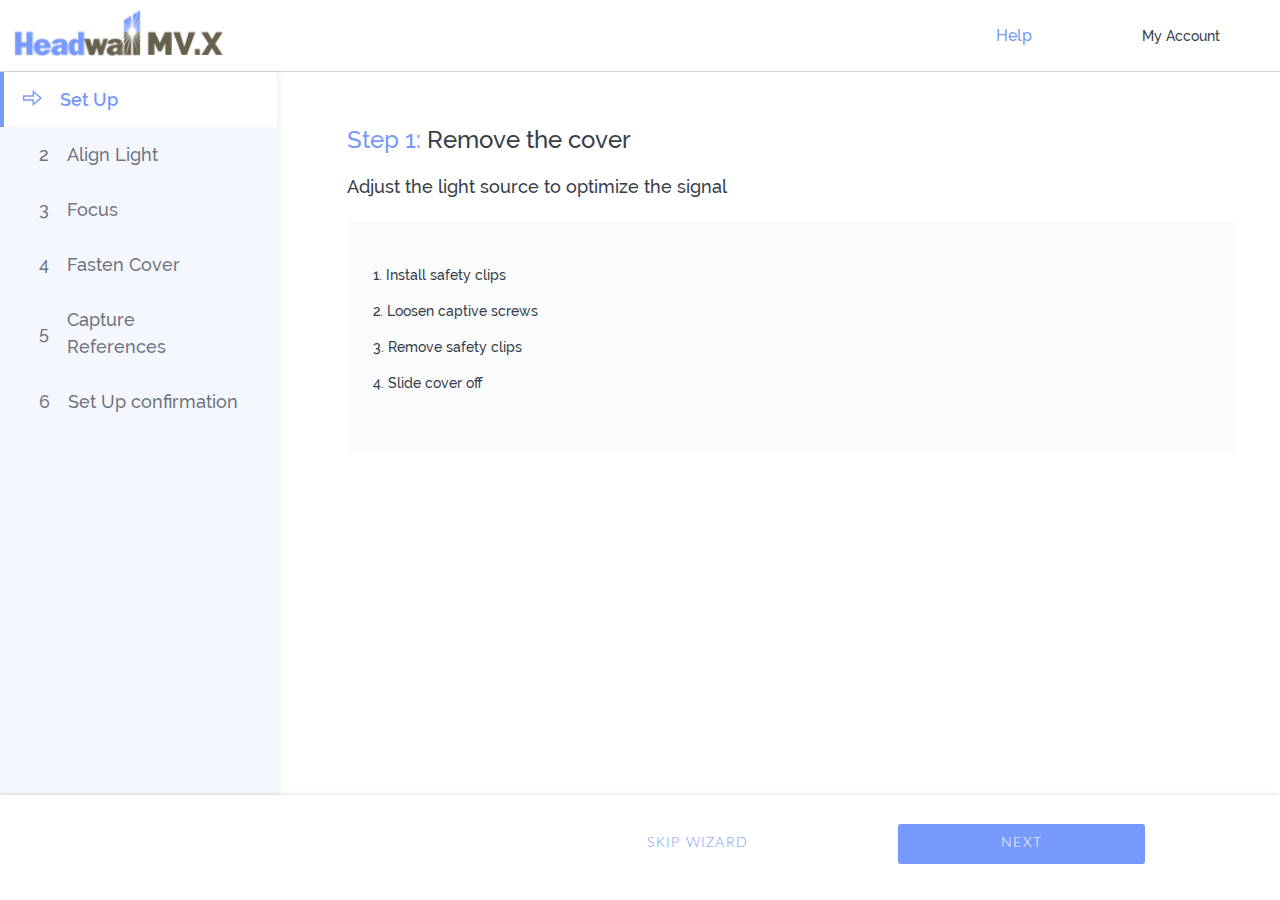
==== index.html @ 0ae3e896 "add main functional" ====
<!DOCTYPE html>
<html lang="en">
  <head>
    <meta charset="UTF-8" />
    <meta name="viewport" content="width=device-width, initial-scale=1.0" />
    <title>Screens Cam</title>
    <!-- Fonts -->
    <link rel="stylesheet" href="./assets/fonts/Verdana/verdana.css" />
    <link rel="stylesheet" href="./assets/fonts/Raleway/raleway.css" />
    <link rel="stylesheet" href="./assets/fonts/Lato/lato.css" />
    <!-- Other stylesheets -->

    <!-- Main stylesheet -->
    <link rel="stylesheet" href="css/main.css" />
  </head>
  <body>
    <div class="main-container">
      <!-- Header block START-->
      <div class="header-wrapper">
        <header>
          <div>
            <a href="#"><img src="./assets/img/icons/png/logo.png" alt="home page" /></a>
          </div>
          <section>
            <label for="dialog_state">Help</label>
            <div>
              <input type="checkbox" id="acc-settings" />
              <label for="acc-settings">My Account</label>
              <div class="acc-settings">
                <p><a href="#">Settings</a></p>
                <p><a href="#">Sign out</a></p>
              </div>
            </div>
          </section>
        </header>
      </div>
      <!-- Header block END-->

      <div class="main-layout">
        <!-- Panel Controls START-->
        <div class="flow">
          <div class="flow-item flow-item-active">
            <div class="flow-item-title">
              <span class="marker">1</span>
              <span class="marker-active"><img src="./assets/img/icons/vector/arrow-right.svg" alt="" /></span>
              <span class="marker-done"><img src="./assets/img/icons/vector/icon-done.svg" alt="" /></span>
              <p>Set Up</p>
            </div>
            <div class="flow-item-content">
              <div class="content-title">
                <p><span>Step 1: </span>Remove the cover</p>
              </div>
              <p class="content-title-sm">Adjust the light source to optimize the signal</p>
              <div class="darken-block">
                <div class="darken-block-text">
                  <p>1. Install safety clips</p>
                  <p>2. Loosen captive screws</p>
                  <p>3. Remove safety clips</p>
                  <p>4. Slide cover off</p>
                </div>
                <div class="darken-block-img">
                  <img src="./assets/img/gif/step_1.gif" alt="" />
                </div>
              </div>
            </div>
          </div>

          <div class="flow-item">
            <div class="flow-item-title">
              <span class="marker">2</span>
              <span class="marker-active"><img src="./assets/img/icons/vector/arrow-right.svg" alt="" /></span>
              <span class="marker-done"><img src="./assets/img/icons/vector/icon-done.svg" alt="" /></span>
              <p>Align Light</p>
            </div>
            <div class="flow-item-content">
              <div class="content-title">
                <p><span>Step 2: </span>Align Light Source</p>
              </div>
              <p class="content-title-sm">Remove cover to focus the lens</p>

              <div class="custom-dropdown">
                <span>Instructions</span><div class="arrow"></div>
                <div class="dropdown-content">
                  <div class="darken-block">
                    <div class="darken-block-text">
                      <p>1. Install the light source</p>
                      <p>2. Place Zone 1 of the supplied target sheet in the field of view of the camera.</p>
                      <p>3. Loosen the clamp and adjust the position of the light source to illuminate the field of view of the MV.X</p>
                      <p>4. Monitor the Live View below to maximize the brightness of the image</p>
                      <p>5. Using the Live Spatial Profile Plot, adjust the illumination for the best uniformity across he plot.</p>
                    </div>
                    <img src="./assets/img/gif/step_2.gif" alt="" />
                  </div>
                </div>
              </div>
            </div>
          </div>

          <div class="flow-item">
            <div class="flow-item-title">
              <span class="marker">3</span>
              <span class="marker-active"><img src="./assets/img/icons/vector/arrow-right.svg" alt="" /></span>
              <span class="marker-done"><img src="./assets/img/icons/vector/icon-done.svg" alt="" /></span>
              <p>Focus</p>
            </div>
            <div class="flow-item-content">
              content Focus
            </div>
          </div>

          <div class="flow-item">
            <div class="flow-item-title">
              <span class="marker">4</span>
              <span class="marker-active"><img src="./assets/img/icons/vector/arrow-right.svg" alt="" /></span>
              <span class="marker-done"><img src="./assets/img/icons/vector/icon-done.svg" alt="" /></span>
              <p>Fasten Cover</p>
            </div>
            <div class="flow-item-content">
              content Fasten Cover
            </div>
          </div>

          <div class="flow-item">
            <div class="flow-item-title">
              <span class="marker">5</span>
              <span class="marker-active"><img src="./assets/img/icons/vector/arrow-right.svg" alt="" /></span>
              <span class="marker-done"><img src="./assets/img/icons/vector/icon-done.svg" alt="" /></span>
              <p>Capture References</p>
            </div>
            <div class="flow-item-content">
              content Capture References
            </div>
          </div>

          <div class="flow-item">
            <div class="flow-item-title">
              <span class="marker">6</span>
              <span class="marker-active"><img src="./assets/img/icons/vector/arrow-right.svg" alt="" /></span>
              <span class="marker-done"><img src="./assets/img/icons/vector/icon-done.svg" alt="" /></span>
              <p>Set Up confirmation</p>
            </div>
            <div class="flow-item-content">
              content Set Up confirmation
            </div>
          </div>
        </div>
        <div id="confirming-panel" class="confirming-panel">
          <span>skip wizard</span>
          <button id="btn-next">next</button>
        </div>
      </div>
    </div>
    <script src="./js/main.js"></script>
  </body>
</html>
---- assets/fonts/Verdana/verdana.css ----
/* This stylesheet generated by Transfonter (https://transfonter.org) on August 20, 2017 8:44 PM */

@font-face {
	font-family: 'Verdana';
	src: url('Verdana-BoldItalic.eot');
	src: local('Verdana Bold Italic'), local('Verdana-BoldItalic'),
		url('Verdana-BoldItalic.eot?#iefix') format('embedded-opentype'),
		url('Verdana-BoldItalic.woff') format('woff'),
		url('Verdana-BoldItalic.ttf') format('truetype');
	font-weight: bold;
	font-style: italic;
}

@font-face {
	font-family: 'Verdana';
	src: url('Verdana.eot');
	src: local('Verdana'),
		url('Verdana.eot?#iefix') format('embedded-opentype'),
		url('Verdana.woff') format('woff'),
		url('Verdana.ttf') format('truetype');
	font-weight: normal;
	font-style: normal;
}

@font-face {
	font-family: 'Verdana';
	src: url('Verdana-Bold.eot');
	src: local('Verdana Bold'), local('Verdana-Bold'),
		url('Verdana-Bold.eot?#iefix') format('embedded-opentype'),
		url('Verdana-Bold.woff') format('woff'),
		url('Verdana-Bold.ttf') format('truetype');
	font-weight: bold;
	font-style: normal;
}

@font-face {
	font-family: 'Verdana';
	src: url('Verdana-Italic.eot');
	src: local('Verdana Italic'), local('Verdana-Italic'),
		url('Verdana-Italic.eot?#iefix') format('embedded-opentype'),
		url('Verdana-Italic.woff') format('woff'),
		url('Verdana-Italic.ttf') format('truetype');
	font-weight: normal;
	font-style: italic;
}
---- assets/fonts/Raleway/raleway.css ----
/* This stylesheet generated by Transfonter (https://transfonter.org) on October 3, 2017 10:11 PM */

@font-face {
	font-family: 'Raleway';
	src: url('Raleway-Black.eot');
	src: local('Raleway Black'), local('Raleway-Black'),
		url('Raleway-Black.eot?#iefix') format('embedded-opentype'),
		url('Raleway-Black.woff') format('woff'),
		url('Raleway-Black.ttf') format('truetype');
	font-weight: 900;
	font-style: normal;
}

@font-face {
	font-family: 'Raleway';
	src: url('Raleway-ExtraLight.eot');
	src: local('Raleway ExtraLight'), local('Raleway-ExtraLight'),
		url('Raleway-ExtraLight.eot?#iefix') format('embedded-opentype'),
		url('Raleway-ExtraLight.woff') format('woff'),
		url('Raleway-ExtraLight.ttf') format('truetype');
	font-weight: 200;
	font-style: normal;
}

@font-face {
	font-family: 'Raleway';
	src: url('Raleway-Medium.eot');
	src: local('Raleway Medium'), local('Raleway-Medium'),
		url('Raleway-Medium.eot?#iefix') format('embedded-opentype'),
		url('Raleway-Medium.woff') format('woff'),
		url('Raleway-Medium.ttf') format('truetype');
	font-weight: 500;
	font-style: normal;
}

@font-face {
	font-family: 'Raleway';
	src: url('Raleway-LightItalic.eot');
	src: local('Raleway Light Italic'), local('Raleway-LightItalic'),
		url('Raleway-LightItalic.eot?#iefix') format('embedded-opentype'),
		url('Raleway-LightItalic.woff') format('woff'),
		url('Raleway-LightItalic.ttf') format('truetype');
	font-weight: 300;
	font-style: italic;
}

@font-face {
	font-family: 'Raleway';
	src: url('Raleway-Regular.eot');
	src: local('Raleway'), local('Raleway-Regular'),
		url('Raleway-Regular.eot?#iefix') format('embedded-opentype'),
		url('Raleway-Regular.woff') format('woff'),
		url('Raleway-Regular.ttf') format('truetype');
	font-weight: normal;
	font-style: normal;
}

@font-face {
	font-family: 'Raleway';
	src: url('Raleway-Light.eot');
	src: local('Raleway Light'), local('Raleway-Light'),
		url('Raleway-Light.eot?#iefix') format('embedded-opentype'),
		url('Raleway-Light.woff') format('woff'),
		url('Raleway-Light.ttf') format('truetype');
	font-weight: 300;
	font-style: normal;
}

@font-face {
	font-family: 'Raleway';
	src: url('Raleway-Thin.eot');
	src: local('Raleway Thin'), local('Raleway-Thin'),
		url('Raleway-Thin.eot?#iefix') format('embedded-opentype'),
		url('Raleway-Thin.woff') format('woff'),
		url('Raleway-Thin.ttf') format('truetype');
	font-weight: 100;
	font-style: normal;
}

@font-face {
	font-family: 'Raleway';
	src: url('Raleway-ExtraBoldItalic.eot');
	src: local('Raleway ExtraBold Italic'), local('Raleway-ExtraBoldItalic'),
		url('Raleway-ExtraBoldItalic.eot?#iefix') format('embedded-opentype'),
		url('Raleway-ExtraBoldItalic.woff') format('woff'),
		url('Raleway-ExtraBoldItalic.ttf') format('truetype');
	font-weight: 800;
	font-style: italic;
}

@font-face {
	font-family: 'Raleway';
	src: url('Raleway-ExtraLightItalic.eot');
	src: local('Raleway ExtraLight Italic'), local('Raleway-ExtraLightItalic'),
		url('Raleway-ExtraLightItalic.eot?#iefix') format('embedded-opentype'),
		url('Raleway-ExtraLightItalic.woff') format('woff'),
		url('Raleway-ExtraLightItalic.ttf') format('truetype');
	font-weight: 200;
	font-style: italic;
}

@font-face {
	font-family: 'Raleway';
	src: url('Raleway-MediumItalic.eot');
	src: local('Raleway Medium Italic'), local('Raleway-MediumItalic'),
		url('Raleway-MediumItalic.eot?#iefix') format('embedded-opentype'),
		url('Raleway-MediumItalic.woff') format('woff'),
		url('Raleway-MediumItalic.ttf') format('truetype');
	font-weight: 500;
	font-style: italic;
}

@font-face {
	font-family: 'Raleway';
	src: url('Raleway-BoldItalic.eot');
	src: local('Raleway Bold Italic'), local('Raleway-BoldItalic'),
		url('Raleway-BoldItalic.eot?#iefix') format('embedded-opentype'),
		url('Raleway-BoldItalic.woff') format('woff'),
		url('Raleway-BoldItalic.ttf') format('truetype');
	font-weight: bold;
	font-style: italic;
}

@font-face {
	font-family: 'Raleway';
	src: url('Raleway-ThinItalic.eot');
	src: local('Raleway Thin Italic'), local('Raleway-ThinItalic'),
		url('Raleway-ThinItalic.eot?#iefix') format('embedded-opentype'),
		url('Raleway-ThinItalic.woff') format('woff'),
		url('Raleway-ThinItalic.ttf') format('truetype');
	font-weight: 100;
	font-style: italic;
}

@font-face {
	font-family: 'Raleway';
	src: url('Raleway-SemiBoldItalic.eot');
	src: local('Raleway SemiBold Italic'), local('Raleway-SemiBoldItalic'),
		url('Raleway-SemiBoldItalic.eot?#iefix') format('embedded-opentype'),
		url('Raleway-SemiBoldItalic.woff') format('woff'),
		url('Raleway-SemiBoldItalic.ttf') format('truetype');
	font-weight: 600;
	font-style: italic;
}

@font-face {
	font-family: 'Raleway';
	src: url('Raleway-SemiBold.eot');
	src: local('Raleway SemiBold'), local('Raleway-SemiBold'),
		url('Raleway-SemiBold.eot?#iefix') format('embedded-opentype'),
		url('Raleway-SemiBold.woff') format('woff'),
		url('Raleway-SemiBold.ttf') format('truetype');
	font-weight: 600;
	font-style: normal;
}

@font-face {
	font-family: 'Raleway';
	src: url('Raleway-Italic.eot');
	src: local('Raleway Italic'), local('Raleway-Italic'),
		url('Raleway-Italic.eot?#iefix') format('embedded-opentype'),
		url('Raleway-Italic.woff') format('woff'),
		url('Raleway-Italic.ttf') format('truetype');
	font-weight: normal;
	font-style: italic;
}

@font-face {
	font-family: 'Raleway';
	src: url('Raleway-Bold.eot');
	src: local('Raleway Bold'), local('Raleway-Bold'),
		url('Raleway-Bold.eot?#iefix') format('embedded-opentype'),
		url('Raleway-Bold.woff') format('woff'),
		url('Raleway-Bold.ttf') format('truetype');
	font-weight: bold;
	font-style: normal;
}

@font-face {
	font-family: 'Raleway';
	src: url('Raleway-ExtraBold.eot');
	src: local('Raleway ExtraBold'), local('Raleway-ExtraBold'),
		url('Raleway-ExtraBold.eot?#iefix') format('embedded-opentype'),
		url('Raleway-ExtraBold.woff') format('woff'),
		url('Raleway-ExtraBold.ttf') format('truetype');
	font-weight: 800;
	font-style: normal;
}

@font-face {
	font-family: 'Raleway';
	src: url('Raleway-BlackItalic.eot');
	src: local('Raleway Black Italic'), local('Raleway-BlackItalic'),
		url('Raleway-BlackItalic.eot?#iefix') format('embedded-opentype'),
		url('Raleway-BlackItalic.woff') format('woff'),
		url('Raleway-BlackItalic.ttf') format('truetype');
	font-weight: 900;
	font-style: italic;
}
---- assets/fonts/Lato/lato.css ----
/* This stylesheet generated by Transfonter (https://transfonter.org) on February 13, 2018 8:55 AM */

@font-face {
    font-family: 'Lato Hairline';
    src: url('Lato-Hairline.eot');
    src: local('Lato Hairline'), local('Lato-Hairline'),
        url('Lato-Hairline.eot?#iefix') format('embedded-opentype'),
        url('Lato-Hairline.woff') format('woff'),
        url('Lato-Hairline.ttf') format('truetype');
    font-weight: 100;
    font-style: normal;
}

@font-face {
    font-family: 'Lato';
    src: url('Lato-Heavy.eot');
    src: local('Lato Heavy'), local('Lato-Heavy'),
        url('Lato-Heavy.eot?#iefix') format('embedded-opentype'),
        url('Lato-Heavy.woff') format('woff'),
        url('Lato-Heavy.ttf') format('truetype');
    font-weight: 900;
    font-style: normal;
}

@font-face {
    font-family: 'Lato';
    src: url('Lato-HeavyItalic.eot');
    src: local('Lato Heavy Italic'), local('Lato-HeavyItalic'),
        url('Lato-HeavyItalic.eot?#iefix') format('embedded-opentype'),
        url('Lato-HeavyItalic.woff') format('woff'),
        url('Lato-HeavyItalic.ttf') format('truetype');
    font-weight: 900;
    font-style: italic;
}

@font-face {
    font-family: 'Lato';
    src: url('Lato-Regular.eot');
    src: local('Lato Regular'), local('Lato-Regular'),
        url('Lato-Regular.eot?#iefix') format('embedded-opentype'),
        url('Lato-Regular.woff') format('woff'),
        url('Lato-Regular.ttf') format('truetype');
    font-weight: normal;
    font-style: normal;
}

@font-face {
    font-family: 'Lato';
    src: url('Lato-Black.eot');
    src: local('Lato Black'), local('Lato-Black'),
        url('Lato-Black.eot?#iefix') format('embedded-opentype'),
        url('Lato-Black.woff') format('woff'),
        url('Lato-Black.ttf') format('truetype');
    font-weight: 900;
    font-style: normal;
}

@font-face {
    font-family: 'Lato';
    src: url('Lato-SemiboldItalic.eot');
    src: local('Lato Semibold Italic'), local('Lato-SemiboldItalic'),
        url('Lato-SemiboldItalic.eot?#iefix') format('embedded-opentype'),
        url('Lato-SemiboldItalic.woff') format('woff'),
        url('Lato-SemiboldItalic.ttf') format('truetype');
    font-weight: 600;
    font-style: italic;
}

@font-face {
    font-family: 'Lato';
    src: url('Lato-BlackItalic.eot');
    src: local('Lato Black Italic'), local('Lato-BlackItalic'),
        url('Lato-BlackItalic.eot?#iefix') format('embedded-opentype'),
        url('Lato-BlackItalic.woff') format('woff'),
        url('Lato-BlackItalic.ttf') format('truetype');
    font-weight: 900;
    font-style: italic;
}

@font-face {
    font-family: 'Lato Hairline';
    src: url('Lato-HairlineItalic.eot');
    src: local('Lato Hairline Italic'), local('Lato-HairlineItalic'),
        url('Lato-HairlineItalic.eot?#iefix') format('embedded-opentype'),
        url('Lato-HairlineItalic.woff') format('woff'),
        url('Lato-HairlineItalic.ttf') format('truetype');
    font-weight: 100;
    font-style: italic;
}

@font-face {
    font-family: 'Lato';
    src: url('Lato-MediumItalic.eot');
    src: local('Lato Medium Italic'), local('Lato-MediumItalic'),
        url('Lato-MediumItalic.eot?#iefix') format('embedded-opentype'),
        url('Lato-MediumItalic.woff') format('woff'),
        url('Lato-MediumItalic.ttf') format('truetype');
    font-weight: 500;
    font-style: italic;
}

@font-face {
    font-family: 'Lato';
    src: url('Lato-ThinItalic.eot');
    src: local('Lato Thin Italic'), local('Lato-ThinItalic'),
        url('Lato-ThinItalic.eot?#iefix') format('embedded-opentype'),
        url('Lato-ThinItalic.woff') format('woff'),
        url('Lato-ThinItalic.ttf') format('truetype');
    font-weight: 100;
    font-style: italic;
}

@font-face {
    font-family: 'Lato';
    src: url('Lato-Thin.eot');
    src: local('Lato Thin'), local('Lato-Thin'),
        url('Lato-Thin.eot?#iefix') format('embedded-opentype'),
        url('Lato-Thin.woff') format('woff'),
        url('Lato-Thin.ttf') format('truetype');
    font-weight: 100;
    font-style: normal;
}

@font-face {
    font-family: 'Lato';
    src: url('Lato-Medium.eot');
    src: local('Lato Medium'), local('Lato-Medium'),
        url('Lato-Medium.eot?#iefix') format('embedded-opentype'),
        url('Lato-Medium.woff') format('woff'),
        url('Lato-Medium.ttf') format('truetype');
    font-weight: 500;
    font-style: normal;
}

@font-face {
    font-family: 'Lato';
    src: url('Lato-Italic.eot');
    src: local('Lato Italic'), local('Lato-Italic'),
        url('Lato-Italic.eot?#iefix') format('embedded-opentype'),
        url('Lato-Italic.woff') format('woff'),
        url('Lato-Italic.ttf') format('truetype');
    font-weight: normal;
    font-style: italic;
}

@font-face {
    font-family: 'Lato';
    src: url('Lato-Semibold.eot');
    src: local('Lato Semibold'), local('Lato-Semibold'),
        url('Lato-Semibold.eot?#iefix') format('embedded-opentype'),
        url('Lato-Semibold.woff') format('woff'),
        url('Lato-Semibold.ttf') format('truetype');
    font-weight: 600;
    font-style: normal;
}

@font-face {
    font-family: 'Lato';
    src: url('Lato-Bold.eot');
    src: local('Lato Bold'), local('Lato-Bold'),
        url('Lato-Bold.eot?#iefix') format('embedded-opentype'),
        url('Lato-Bold.woff') format('woff'),
        url('Lato-Bold.ttf') format('truetype');
    font-weight: bold;
    font-style: normal;
}

@font-face {
    font-family: 'Lato';
    src: url('Lato-BoldItalic.eot');
    src: local('Lato Bold Italic'), local('Lato-BoldItalic'),
        url('Lato-BoldItalic.eot?#iefix') format('embedded-opentype'),
        url('Lato-BoldItalic.woff') format('woff'),
        url('Lato-BoldItalic.ttf') format('truetype');
    font-weight: bold;
    font-style: italic;
}

@font-face {
    font-family: 'Lato';
    src: url('Lato-LightItalic.eot');
    src: local('Lato Light Italic'), local('Lato-LightItalic'),
        url('Lato-LightItalic.eot?#iefix') format('embedded-opentype'),
        url('Lato-LightItalic.woff') format('woff'),
        url('Lato-LightItalic.ttf') format('truetype');
    font-weight: 300;
    font-style: italic;
}

@font-face {
    font-family: 'Lato';
    src: url('Lato-Light.eot');
    src: local('Lato Light'), local('Lato-Light'),
        url('Lato-Light.eot?#iefix') format('embedded-opentype'),
        url('Lato-Light.woff') format('woff'),
        url('Lato-Light.ttf') format('truetype');
    font-weight: 300;
    font-style: normal;
}
---- css/main.css ----
* {
  -webkit-box-sizing: border-box;
          box-sizing: border-box; }

html {
  font-family: sans-serif; }

body {
  font-size: 16px;
  color: #374049;
  line-height: 1.5;
  background-color: #fff;
  font-family: "Raleway"; }

a:hover, a {
  color: inherit;
  text-decoration: inherit; }

a, button {
  cursor: pointer; }

button::-moz-focus-inner,
button::active,
input::-moz-focus-inner,
input::active,
[type="button"]::-moz-focus-inner,
[type="reset"]::-moz-focus-inner,
[type="submit"]::-moz-focus-inner {
  border-style: none;
  padding: 0;
  outline: none;
  box-shadow: none; }

button, input,
input:focus, input:active {
  outline: none;
  background: #ffffff;
  border: none;
  border-radius: 3px; }

button:-moz-focusring,
[type="button"]:-moz-focusring,
[type="reset"]:-moz-focusring,
[type="submit"]:-moz-focusring {
  outline: none; }

p, body {
  padding: 0;
  margin: 0; }

header section, .flow-item-content .darken-block, .flow-item-title, .confirming-panel {
  display: -webkit-box;
  display: -ms-flexbox;
  display: flex;
  -webkit-box-align: center;
      -ms-flex-align: center;
          align-items: center;
  -webkit-box-pack: center;
      -ms-flex-pack: center;
          justify-content: center; }

header section, .flow-item-content .darken-block {
  -webkit-box-pack: justify;
      -ms-flex-pack: justify;
          justify-content: space-between; }

.flow-item-title {
  -ms-flex-pack: distribute;
      justify-content: space-around; }

.lines-around {
  overflow: hidden;
  text-align: center; }

.accent-color {
  color: #7899fc; }

.lines-around:before,
.lines-around:after {
  background-color: #d5e1eb;
  content: "";
  display: inline-block;
  height: 2px;
  position: relative;
  vertical-align: middle;
  width: 50%; }

.lines-around:before {
  right: 2em;
  margin-left: -50%; }

.lines-around:after {
  left: 2em;
  margin-right: -50%; }

.main-container {
  position: relative; }

.header-wrapper {
  position: relative;
  background-color: #ffffff;
  border-bottom: 1px solid #D4D4D4;
  padding: 9px 60px 8px 14px; }

#acc-settings {
  display: none; }

header {
  margin: 0 auto;
  position: relative;
  display: -webkit-box;
  display: -ms-flexbox;
  display: flex;
  -webkit-box-align: center;
      -ms-flex-align: center;
          align-items: center;
  -webkit-box-pack: justify;
      -ms-flex-pack: justify;
          justify-content: space-between;
  font-size: 14px;
  font-weight: 500; }
  header img {
    height: 48px;
    width: auto; }
  header section > label {
    color: #7899fc;
    margin-right: 110px;
    cursor: pointer;
    font-size: 16px; }
  header section > div label {
    cursor: pointer; }
  header section > div .acc-settings {
    font-size: 16px;
    font-family: Lato;
    display: none;
    position: absolute;
    border-radius: 3px;
    -webkit-box-shadow: 1px 2px 3px 0 rgba(0, 0, 0, 0.15);
            box-shadow: 1px 2px 3px 0 rgba(0, 0, 0, 0.15);
    border: solid 1px #f9f9f9;
    background-color: #ffffff;
    right: -30px;
    top: 40px; }
    header section > div .acc-settings p {
      white-space: nowrap;
      padding: 15px 48px 12px 17px; }

#acc-settings:checked ~ .acc-settings {
  display: block; }

.sub-title-lower {
  padding-bottom: 5px;
  margin-bottom: 15px;
  border-bottom: 1px solid #D4D4D4; }

.btn-large {
  background-color: #7899fc;
  color: #ffffff;
  border: solid 1px #7899fc;
  font-size: 14px;
  width: 100%;
  height: 72px; }

.main-layout {
  margin: 0 auto;
  position: relative;
  height: 100%;
  width: 100%; }

.flow {
  width: 277px;
  background-color: #f5f7ff;
  height: 92vh;
  font-size: 18px;
  color: #374049;
  -webkit-box-shadow: 4px 0 6px 0 rgba(0, 0, 0, 0.05);
          box-shadow: 4px 0 6px 0 rgba(0, 0, 0, 0.05); }
  .flow-item {
    padding: 14px 39px;
    display: -webkit-box;
    display: -ms-flexbox;
    display: flex;
    -webkit-box-align: center;
        -ms-flex-align: center;
            align-items: center; }
    .flow-item-content {
      display: none; }
    .flow-item-title {
      -webkit-box-pack: start;
          -ms-flex-pack: start;
              justify-content: flex-start;
      opacity: 0.7;
      font-weight: 500; }
      .flow-item-title .marker-active, .flow-item-title .marker-done {
        display: none; }
      .flow-item-title span {
        margin-right: 18px; }
    .flow-item-active .flow-item-title {
      color: #7899fc;
      font-weight: 600;
      opacity: 1; }
    .flow-item-done .flow-item-title {
      opacity: 1; }
    .flow-item-done .marker {
      display: none; }
      .flow-item-done .marker-done {
        display: block; }
    .flow-item-active {
      background: #fff;
      border-left: 4px solid #7899fc;
      padding-left: 19px; }
      .flow-item-active .flow-item-content {
        display: block; }
      .flow-item-active .marker {
        display: none; }
        .flow-item-active .marker-active {
          display: block; }

.flow-item-content {
  position: absolute;
  left: 280px;
  top: 0;
  font-family: "Raleway";
  padding: 50px 67px;
  width: 80%;
  height: 85%;
  overflow: scroll; }
  .flow-item-content .content-title {
    font-size: 24px;
    font-weight: 500;
    margin: 15px 0;
    margin-top: 0; }
    .flow-item-content .content-title span {
      color: #7899fc; }
    .flow-item-content .content-title-sm {
      font-weight: 500;
      font-size: 18px; }
  .flow-item-content .darken-block {
    background-color: #fafbfd;
    padding: 44px 26px;
    font-size: 14px;
    font-weight: 500;
    margin-top: 21px;
    -webkit-box-align: start;
        -ms-flex-align: start;
            align-items: flex-start; }
    .flow-item-content .darken-block p {
      margin-bottom: 15px; }

.confirming-panel {
  position: absolute;
  -webkit-box-pack: end;
      -ms-flex-pack: end;
          justify-content: flex-end;
  bottom: 0;
  width: 100%;
  height: 110px;
  height: 105px;
  -webkit-box-shadow: 0 0 4px 0 rgba(0, 0, 0, 0.2);
          box-shadow: 0 0 4px 0 rgba(0, 0, 0, 0.2);
  background-color: #fff;
  padding: 29px 135px;
  padding-bottom: 36px; }
  .confirming-panel button {
    padding: 12px 103px;
    background-color: #7899fc;
    color: #ffffff;
    border-radius: 3px; }
  .confirming-panel span {
    margin-right: 150px;
    color: #7899fc;
    cursor: pointer; }

.confirming-panel, button {
  text-transform: uppercase;
  font-family: "Lato";
  line-height: 1.14;
  letter-spacing: 1.25px;
  font-size: 14px;
  font-weight: 300; }

.dropdown-content {
  display: none; }

.custom-dropdown {
  margin-top: 21px;
  border-bottom: solid 1px #d5e1eb; }
  .custom-dropdown span {
    color: #949494;
    font-size: 16px;
    margin-right: 10px;
    cursor: pointer; }
  .custom-dropdown .darken-block {
    border-top: solid 1px #d5e1eb;
    margin-top: 0; }

.custom-dropdow-open {
  display: block; }

.arrow {
  position: relative;
  height: 8px;
  width: 7px;
  display: inline-block; }
  .arrow::before, .arrow::after {
    content: "";
    position: absolute;
    bottom: 0px;
    width: 1px;
    height: 100%;
    -webkit-transition: all 0.5s;
    transition: all 0.5s; }
  .arrow::before {
    left: -1px;
    -webkit-transform: rotate(-45deg);
            transform: rotate(-45deg);
    background-color: #949494; }
  .arrow::after {
    left: 4px;
    -webkit-transform: rotate(45deg);
            transform: rotate(45deg);
    background-color: #949494; }
  .open::before .arrow {
    left: -1px;
    -webkit-transform: rotate(45deg);
            transform: rotate(45deg);
    display: none; }

/*# sourceMappingURL=main.css.map */
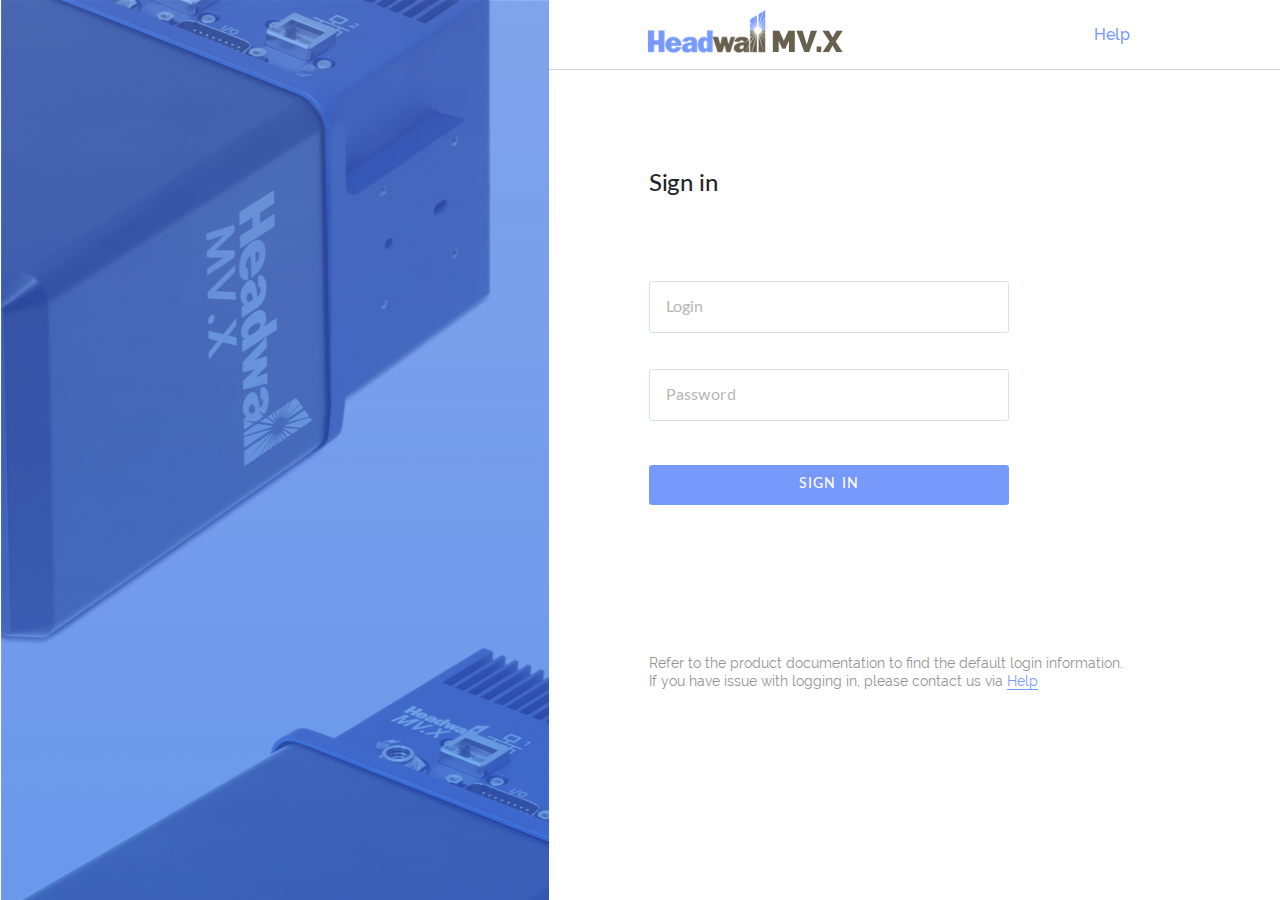
==== commit 50cad3e5: "add login page" ====
--- a/index.html
+++ b/index.html
@@ -14,141 +14,35 @@
     <link rel="stylesheet" href="css/main.css" />
   </head>
   <body>
-    <div class="main-container">
+    <div class="main-container log-in-page-container">
       <!-- Header block START-->
-      <div class="header-wrapper">
-        <header>
-          <div>
-            <a href="#"><img src="./assets/img/icons/png/logo.png" alt="home page" /></a>
+      <section></section>
+      <section>
+        <div class="header-wrapper log-in-header">
+          <header>
+            <div>
+              <a href="#"><img src="./assets/img/icons/png/logo.png" alt="home page" /></a>
+            </div>
+            <label for="dialog_state">Help</label>
+          </header>
+        </div>
+        <section class="log-in-content">
+          <p class="sing-in-title">Sign in</p>
+          <div class="auth-form">
+            <div class="input-composition"><input placeholder="Login" type="text" /><span>Login</span></div>
+            <div class="input-composition">
+              <input placeholder="Password" type="password" /><span>Password</span><img src="./assets/img/icons/vector/hide-pass.svg" alt="" />
+            </div>
+            <button><a href="./_index.html">sign in</a></button>
           </div>
-          <section>
-            <label for="dialog_state">Help</label>
-            <div>
-              <input type="checkbox" id="acc-settings" />
-              <label for="acc-settings">My Account</label>
-              <div class="acc-settings">
-                <p><a href="#">Settings</a></p>
-                <p><a href="#">Sign out</a></p>
-              </div>
-            </div>
-          </section>
-        </header>
-      </div>
+          <p>
+            Refer to the product documentation to find the default login information. <br>If you have issue with logging in, please contact us via
+            <label for="">Help</label>
+          </p>
+        </section>
+      </section>
+
       <!-- Header block END-->
-
-      <div class="main-layout">
-        <!-- Panel Controls START-->
-        <div class="flow">
-          <div class="flow-item flow-item-active">
-            <div class="flow-item-title">
-              <span class="marker">1</span>
-              <span class="marker-active"><img src="./assets/img/icons/vector/arrow-right.svg" alt="" /></span>
-              <span class="marker-done"><img src="./assets/img/icons/vector/icon-done.svg" alt="" /></span>
-              <p>Set Up</p>
-            </div>
-            <div class="flow-item-content">
-              <div class="content-title">
-                <p><span>Step 1: </span>Remove the cover</p>
-              </div>
-              <p class="content-title-sm">Adjust the light source to optimize the signal</p>
-              <div class="darken-block">
-                <div class="darken-block-text">
-                  <p>1. Install safety clips</p>
-                  <p>2. Loosen captive screws</p>
-                  <p>3. Remove safety clips</p>
-                  <p>4. Slide cover off</p>
-                </div>
-                <div class="darken-block-img">
-                  <img src="./assets/img/gif/step_1.gif" alt="" />
-                </div>
-              </div>
-            </div>
-          </div>
-
-          <div class="flow-item">
-            <div class="flow-item-title">
-              <span class="marker">2</span>
-              <span class="marker-active"><img src="./assets/img/icons/vector/arrow-right.svg" alt="" /></span>
-              <span class="marker-done"><img src="./assets/img/icons/vector/icon-done.svg" alt="" /></span>
-              <p>Align Light</p>
-            </div>
-            <div class="flow-item-content">
-              <div class="content-title">
-                <p><span>Step 2: </span>Align Light Source</p>
-              </div>
-              <p class="content-title-sm">Remove cover to focus the lens</p>
-
-              <div class="custom-dropdown">
-                <span>Instructions</span><div class="arrow"></div>
-                <div class="dropdown-content">
-                  <div class="darken-block">
-                    <div class="darken-block-text">
-                      <p>1. Install the light source</p>
-                      <p>2. Place Zone 1 of the supplied target sheet in the field of view of the camera.</p>
-                      <p>3. Loosen the clamp and adjust the position of the light source to illuminate the field of view of the MV.X</p>
-                      <p>4. Monitor the Live View below to maximize the brightness of the image</p>
-                      <p>5. Using the Live Spatial Profile Plot, adjust the illumination for the best uniformity across he plot.</p>
-                    </div>
-                    <img src="./assets/img/gif/step_2.gif" alt="" />
-                  </div>
-                </div>
-              </div>
-            </div>
-          </div>
-
-          <div class="flow-item">
-            <div class="flow-item-title">
-              <span class="marker">3</span>
-              <span class="marker-active"><img src="./assets/img/icons/vector/arrow-right.svg" alt="" /></span>
-              <span class="marker-done"><img src="./assets/img/icons/vector/icon-done.svg" alt="" /></span>
-              <p>Focus</p>
-            </div>
-            <div class="flow-item-content">
-              content Focus
-            </div>
-          </div>
-
-          <div class="flow-item">
-            <div class="flow-item-title">
-              <span class="marker">4</span>
-              <span class="marker-active"><img src="./assets/img/icons/vector/arrow-right.svg" alt="" /></span>
-              <span class="marker-done"><img src="./assets/img/icons/vector/icon-done.svg" alt="" /></span>
-              <p>Fasten Cover</p>
-            </div>
-            <div class="flow-item-content">
-              content Fasten Cover
-            </div>
-          </div>
-
-          <div class="flow-item">
-            <div class="flow-item-title">
-              <span class="marker">5</span>
-              <span class="marker-active"><img src="./assets/img/icons/vector/arrow-right.svg" alt="" /></span>
-              <span class="marker-done"><img src="./assets/img/icons/vector/icon-done.svg" alt="" /></span>
-              <p>Capture References</p>
-            </div>
-            <div class="flow-item-content">
-              content Capture References
-            </div>
-          </div>
-
-          <div class="flow-item">
-            <div class="flow-item-title">
-              <span class="marker">6</span>
-              <span class="marker-active"><img src="./assets/img/icons/vector/arrow-right.svg" alt="" /></span>
-              <span class="marker-done"><img src="./assets/img/icons/vector/icon-done.svg" alt="" /></span>
-              <p>Set Up confirmation</p>
-            </div>
-            <div class="flow-item-content">
-              content Set Up confirmation
-            </div>
-          </div>
-        </div>
-        <div id="confirming-panel" class="confirming-panel">
-          <span>skip wizard</span>
-          <button id="btn-next">next</button>
-        </div>
-      </div>
     </div>
     <script src="./js/main.js"></script>
   </body>
--- a/css/main.css
+++ b/css/main.css
@@ -1,3 +1,106 @@
+.log-in-page-container {
+  display: -webkit-box;
+  display: -ms-flexbox;
+  display: flex; }
+  .log-in-page-container section {
+    width: 100%; }
+  .log-in-page-container section:first-child {
+    width: 75%;
+    background-image: url("../assets/img/backgrounds/bg-log_in.png");
+    height: 100vh; }
+
+.log-in-page-container .log-in-header {
+  padding-left: 98px;
+  padding-right: 150px; }
+  .log-in-page-container .log-in-header header {
+    color: #7899fc;
+    font-size: 16px; }
+    .log-in-page-container .log-in-header header img {
+      height: auto; }
+
+.log-in-content {
+  padding: 100px; }
+  .log-in-content p:last-child {
+    font-family: Raleway;
+    font-size: 14px;
+    line-height: 1.29;
+    color: #949494;
+    margin-top: 149px; }
+    .log-in-content p:last-child label {
+      color: #7899fc;
+      border-bottom: 1px solid #7899fc;
+      cursor: pointer; }
+
+.sing-in-title {
+  font-family: Lato;
+  font-size: 24px;
+  font-weight: 500;
+  line-height: 1.17;
+  letter-spacing: -0.06px;
+  color: #212529;
+  margin-bottom: 83px; }
+
+.auth-form {
+  font-family: Lato; }
+  .auth-form .input-composition {
+    max-width: 360px;
+    border: 1px solid #d5e1eb;
+    border-radius: 3px;
+    position: relative; }
+    .auth-form .input-composition:first-child {
+      margin-bottom: 36px; }
+    .auth-form .input-composition span {
+      background-color: #fff;
+      position: absolute;
+      top: -10px;
+      font-size: 12px;
+      color: #7899fc;
+      left: 7px;
+      padding: 1px 4px;
+      display: none; }
+    .auth-form .input-composition img {
+      position: absolute;
+      right: 20px;
+      top: 18px;
+      display: none; }
+    .auth-form .input-composition input {
+      width: 100%;
+      padding: 13px 16px;
+      font-family: Lato;
+      font-size: 16px;
+      line-height: 1.5;
+      letter-spacing: 0.15px;
+      color: #374049; }
+      .auth-form .input-composition input::-webkit-input-placeholder {
+        color: #b6b6b6;
+        font-size: 16px; }
+      .auth-form .input-composition input:-moz-placeholder {
+        color: #b6b6b6;
+        font-size: 16px; }
+      .auth-form .input-composition input::-moz-placeholder {
+        color: #b6b6b6;
+        font-size: 16px; }
+      .auth-form .input-composition input:-ms-input-placeholder {
+        color: #b6b6b6;
+        font-size: 16px; }
+      .auth-form .input-composition input:focus {
+        border: solid 2px #7899fc;
+        -webkit-box-shadow: none;
+                box-shadow: none; }
+      .auth-form .input-composition input:focus ~ span, .auth-form .input-composition input:focus ~ img {
+        display: block; }
+  .auth-form button {
+    padding: 12px 150px;
+    background-color: #7899fc;
+    text-transform: uppercase;
+    color: #ffffff;
+    font-family: Lato;
+    font-size: 14px;
+    font-weight: 500;
+    line-height: 1.14;
+    letter-spacing: 1.25px;
+    margin-top: 44px; }
+
 * {
   -webkit-box-sizing: border-box;
           box-sizing: border-box; }
@@ -48,7 +151,7 @@
   padding: 0;
   margin: 0; }
 
-header section, .flow-item-content .darken-block, .flow-item-title, .confirming-panel {
+header section, .flow-item-content .darken-block, .live-preview-indicate, .flow-item-title, .flow-item-content .content-btn-collect, .confirming-panel {
   display: -webkit-box;
   display: -ms-flexbox;
   display: flex;
@@ -59,7 +162,7 @@
       -ms-flex-pack: center;
           justify-content: center; }
 
-header section, .flow-item-content .darken-block {
+header section, .flow-item-content .darken-block, .live-preview-indicate {
   -webkit-box-pack: justify;
       -ms-flex-pack: justify;
           justify-content: space-between; }
@@ -74,6 +177,10 @@
 
 .accent-color {
   color: #7899fc; }
+
+.horizontal-offset {
+  margin-top: 80px;
+  margin-bottom: 20px; }
 
 .lines-around:before,
 .lines-around:after {
@@ -225,6 +332,20 @@
   width: 80%;
   height: 85%;
   overflow: scroll; }
+  .flow-item-content .content-text {
+    font-size: 14px;
+    line-height: 1.29;
+    font-weight: 500;
+    margin-top: 50px; }
+  .flow-item-content .content-btn-collect {
+    padding: 50px 0; }
+    .flow-item-content .content-btn-collect button {
+      background-color: #7899fc;
+      font-size: 14px;
+      color: #ffffff;
+      text-transform: none;
+      padding: 12px 38px;
+      font-weight: 400; }
   .flow-item-content .content-title {
     font-size: 24px;
     font-weight: 500;
@@ -235,6 +356,9 @@
     .flow-item-content .content-title-sm {
       font-weight: 500;
       font-size: 18px; }
+    .flow-item-content .content-title-xs {
+      font-size: 16px;
+      color: #949494; }
   .flow-item-content .darken-block {
     background-color: #fafbfd;
     padding: 44px 26px;
@@ -279,24 +403,6 @@
   font-size: 14px;
   font-weight: 300; }
 
-.dropdown-content {
-  display: none; }
-
-.custom-dropdown {
-  margin-top: 21px;
-  border-bottom: solid 1px #d5e1eb; }
-  .custom-dropdown span {
-    color: #949494;
-    font-size: 16px;
-    margin-right: 10px;
-    cursor: pointer; }
-  .custom-dropdown .darken-block {
-    border-top: solid 1px #d5e1eb;
-    margin-top: 0; }
-
-.custom-dropdow-open {
-  display: block; }
-
 .arrow {
   position: relative;
   height: 8px;
@@ -320,10 +426,122 @@
     -webkit-transform: rotate(45deg);
             transform: rotate(45deg);
     background-color: #949494; }
-  .open::before .arrow {
-    left: -1px;
-    -webkit-transform: rotate(45deg);
-            transform: rotate(45deg);
-    display: none; }
+
+.dropdown-content {
+  display: none; }
+
+.custom-dropdown {
+  margin-top: 21px;
+  margin-bottom: 35px; }
+  .custom-dropdown > div {
+    border-bottom: solid 1px #d5e1eb; }
+  .custom-dropdown span {
+    color: #949494;
+    font-size: 16px;
+    margin-right: 10px;
+    cursor: pointer;
+    margin-bottom: 5px; }
+  .custom-dropdown .darken-block {
+    margin-top: 0; }
+
+.custom-dropdow-open {
+  display: block; }
+
+.arrow-open::before {
+  -webkit-transform: rotate(-135deg);
+          transform: rotate(-135deg); }
+.arrow-open::after {
+  -webkit-transform: rotate(135deg);
+          transform: rotate(135deg); }
+
+.live-preview {
+  max-width: 800px;
+  height: 350px;
+  background-color: #d8d8d8;
+  margin-top: 10px; }
+  .live-preview-indicate {
+    background-color: #7899fc;
+    text-transform: uppercase;
+    color: #ffffff;
+    width: 132px;
+    padding: 3px 10px; }
+    .live-preview-indicate div {
+      height: 13px;
+      width: 13px;
+      background-color: #ff5a5a;
+      border: 2px solid #fff;
+      border-radius: 50%; }
+
+.flow-item-content .content-inputs {
+  padding: 30px 100px; }
+  .flow-item-content .content-inputs div:first-child p {
+    font-size: 18px;
+    margin-bottom: 35px; }
+    .flow-item-content .content-inputs div:first-child p img {
+      vertical-align: super;
+      cursor: pointer; }
+  .flow-item-content .content-inputs section > input {
+    border: none;
+    border-bottom: 1px solid #d5e1eb;
+    background: transparent;
+    margin-bottom: 35px;
+    font-size: 18px;
+    width: 250px; }
+  .flow-item-content .content-inputs section div {
+    margin-bottom: 35px;
+    position: relative;
+    text-align: right; }
+    .flow-item-content .content-inputs section div input {
+      padding: 6px 18px;
+      border: 1px solid #d5e1eb;
+      border-radius: 3px;
+      max-width: 97px;
+      font-size: 14px; }
+    .flow-item-content .content-inputs section div span {
+      font-size: 14px;
+      color: #949494;
+      position: absolute;
+      right: 10px;
+      top: 5px; }
+
+.content-inputs ~ .content-text {
+  margin-bottom: 80px; }
+
+.tip {
+  position: relative; }
+  .tip img {
+    cursor: pointer; }
+  .tip section {
+    display: none;
+    background-color: #7899fc;
+    padding: 7px 11px;
+    padding-bottom: 9px;
+    border-radius: 3px;
+    color: #ffffff;
+    font-size: 12px;
+    line-height: 1;
+    position: absolute;
+    width: 300px;
+    top: -47px;
+    left: 48px; }
+    .tip section div.cube-wrapper {
+      position: relative;
+      margin: 0; }
+      .tip section div.cube-wrapper .cube {
+        margin: 0;
+        position: absolute;
+        height: 15px;
+        width: 15px;
+        background-color: #7899fc;
+        -webkit-transform: rotate(45deg);
+                transform: rotate(45deg);
+        bottom: -16px;
+        left: 122px; }
+  .tip img {
+    position: absolute;
+    top: 5px;
+    right: 38px; }
+    .tip img:hover ~ section {
+      display: block; }
 
 /*# sourceMappingURL=main.css.map */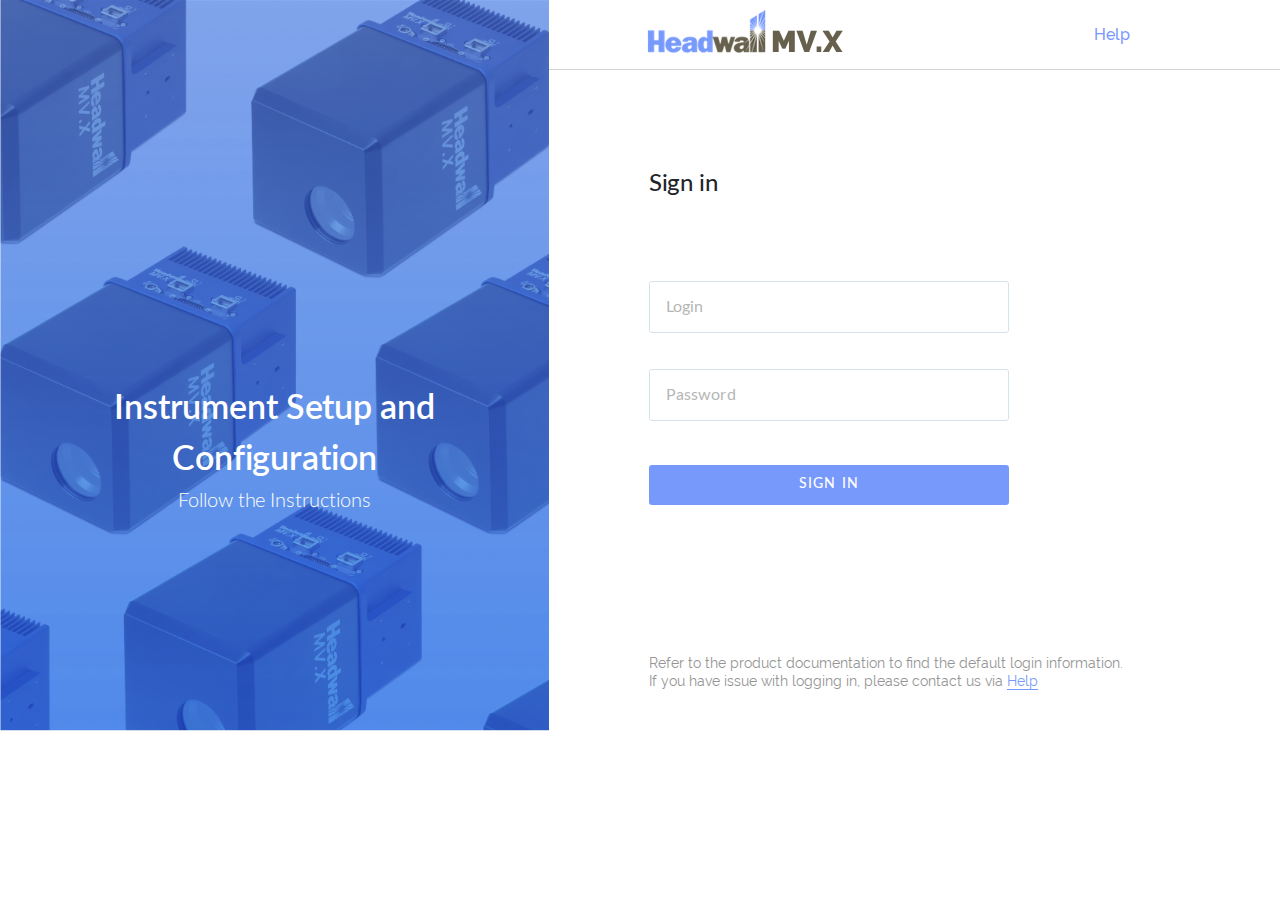
==== commit 1574f02e: "add logo text, rename logo size" ====
--- a/index.html
+++ b/index.html
@@ -16,7 +16,10 @@
   <body>
     <div class="main-container log-in-page-container">
       <!-- Header block START-->
-      <section></section>
+      <section>
+        <h1>Instrument Setup and <br>Configuration</h1>
+        <p>Follow the Instructions</p>
+      </section>
       <section>
         <div class="header-wrapper log-in-header">
           <header>
--- a/css/main.css
+++ b/css/main.css
@@ -7,7 +7,25 @@
   .log-in-page-container section:first-child {
     width: 75%;
     background-image: url("../assets/img/backgrounds/bg-log_in.png");
-    height: 100vh; }
+    background-repeat: no-repeat;
+    background-size: contain;
+    height: 100vh;
+    -webkit-box-orient: vertical;
+    -webkit-box-direction: normal;
+        -ms-flex-direction: column;
+            flex-direction: column;
+    color: #ffffff;
+    font-family: Lato; }
+    .log-in-page-container section:first-child h1 {
+      font-size: 34px;
+      font-weight: 600;
+      letter-spacing: -0.12px;
+      text-align: center;
+      margin: 0; }
+    .log-in-page-container section:first-child p {
+      font-size: 20px;
+      letter-spacing: -0.07px;
+      font-weight: 300; }
 
 .log-in-page-container .log-in-header {
   padding-left: 98px;
@@ -151,7 +169,7 @@
   padding: 0;
   margin: 0; }
 
-header section, .flow-item-content .darken-block, .live-preview-indicate, .flow-item-title, .flow-item-content .content-btn-collect, .confirming-panel {
+.log-in-page-container section:first-child, header section, .flow-item-content .darken-block, .live-preview-indicate, .flow-item-title, .flow-item-content .content-btn-collect, .confirming-panel {
   display: -webkit-box;
   display: -ms-flexbox;
   display: flex;
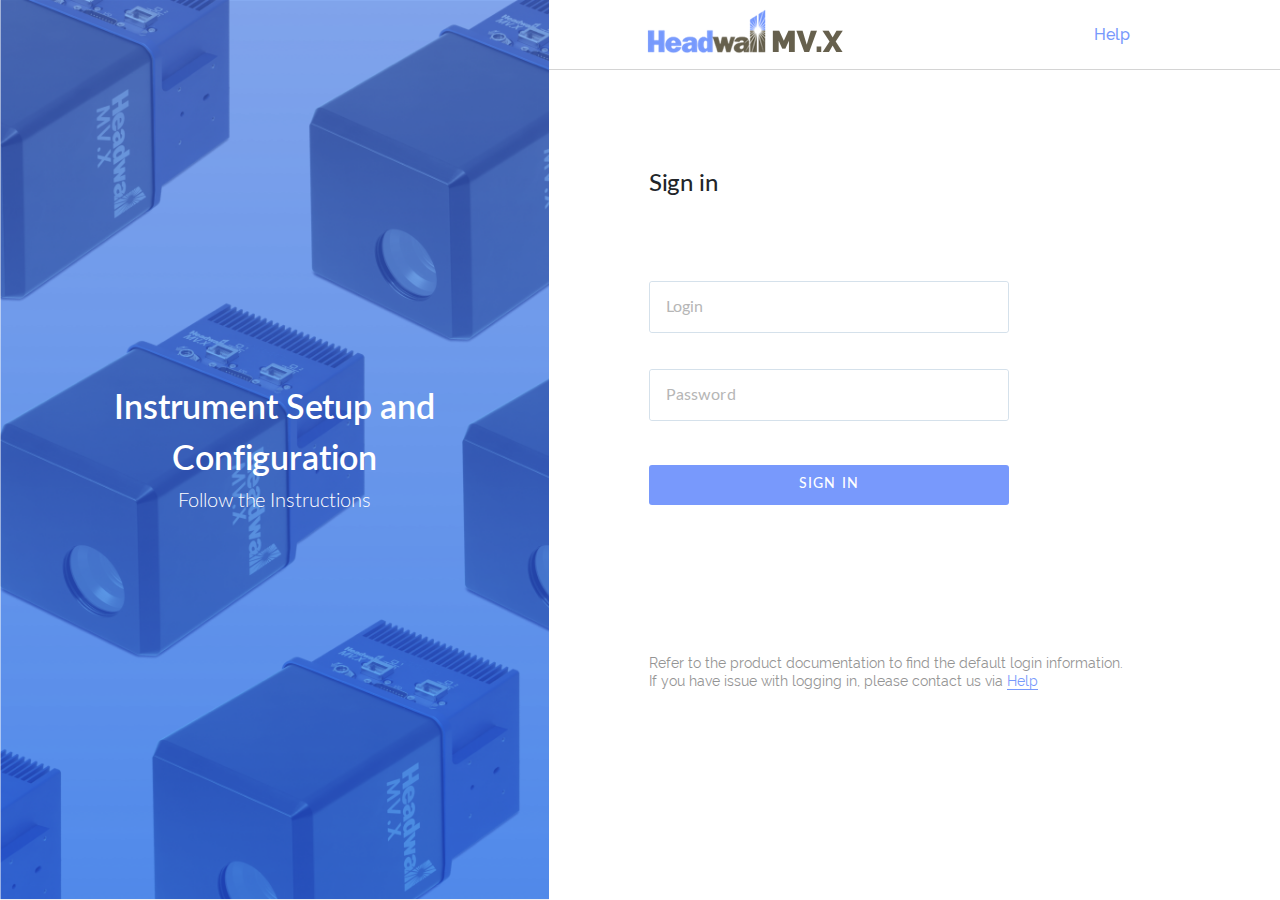
==== commit 018cf603: "add modal help" ====
--- a/index.html
+++ b/index.html
@@ -14,10 +14,10 @@
     <link rel="stylesheet" href="css/main.css" />
   </head>
   <body>
-    <div class="main-container log-in-page-container">
+    <div id="main-container" class="main-container log-in-page-container">
       <!-- Header block START-->
       <section>
-        <h1>Instrument Setup and <br>Configuration</h1>
+        <h1>Instrument Setup and <br />Configuration</h1>
         <p>Follow the Instructions</p>
       </section>
       <section>
@@ -26,7 +26,7 @@
             <div>
               <a href="#"><img src="./assets/img/icons/png/logo.png" alt="home page" /></a>
             </div>
-            <label for="dialog_state">Help</label>
+            <label class="toggle-modal pointer">Help</label>
           </header>
         </div>
         <section class="log-in-content">
@@ -39,13 +39,63 @@
             <button><a href="./_index.html">sign in</a></button>
           </div>
           <p>
-            Refer to the product documentation to find the default login information. <br>If you have issue with logging in, please contact us via
-            <label for="">Help</label>
+            Refer to the product documentation to find the default login information. <br />If you have issue with logging in, please contact us via
+            <label class="toggle-modal pointer">Help</label>
           </p>
         </section>
       </section>
-
-      <!-- Header block END-->
+    </div>
+    <div class="modal-wrapper help-modal" id="help-modal">
+      <div class="modal">
+        <button class="toggle-modal pointer"><img src="./assets/img/icons/vector/close.svg" alt="" /></button>
+        <div class="large-dlg-title"><p class="lines-around">Need Help?</p></div>
+        <div class="device-info">
+          <section>
+            <div>
+              <div>
+                <p>serial number</p>
+                <p>software version</p>
+                <p>camera model</p>
+              </div>
+              <aside>
+                <span>#18980548596</span>
+                <span>1.12.3.4.5</span>
+                <span>MV.X 1</span>
+              </aside>
+            </div>
+            <div>
+              <div>
+                <p>MAC address 1</p>
+                <p>MAC address 2</p>
+                <p>GENICAM</p>
+              </div>
+              <aside>
+                <span>9AC-56kg</span>
+                <span>9AC-56kg</span>
+                <span>9AC-56kg</span>
+              </aside>
+            </div>
+          </section>
+          <button><img src="./assets/img/icons/vector/download.svg" alt="" />Download Manual</button>
+        </div>
+        <section>
+          <article>
+            <p>Submit a request for support through our streamlined Support Ticket System at:</p>
+            <a href="http://www.headwallphotonics.com/support" class="accent-color">www.headwallphotonics.com/support</a>
+          </article>
+        </section>
+        <div class="small-dlg-title"><p class="lines-around">or</p></div>
+        <section class="qr-code">
+          <p>User your mobile device to scan the QR code located on the side of your instrument</p>
+          <img src="./assets/img/icons/vector/qr-code.svg" alt="" />
+        </section>
+        <div class="small-dlg-title"><p class="lines-around">or</p></div>
+        <section class="contact-phone">
+          <p>Call our support line at:</p>
+          <img src="./assets/img/icons/vector/phone-call.svg" alt="" />
+          <p class="accent-color">+1 978-353-4100</p>
+        </section>
+      </div>
     </div>
     <script src="./js/main.js"></script>
   </body>
--- a/css/main.css
+++ b/css/main.css
@@ -1,3 +1,10 @@
+.pointer {
+  cursor: pointer; }
+
+.blur {
+  -webkit-filter: blur(6px);
+          filter: blur(6px); }
+
 .log-in-page-container {
   display: -webkit-box;
   display: -ms-flexbox;
@@ -8,7 +15,7 @@
     width: 75%;
     background-image: url("../assets/img/backgrounds/bg-log_in.png");
     background-repeat: no-repeat;
-    background-size: contain;
+    background-size: cover;
     height: 100vh;
     -webkit-box-orient: vertical;
     -webkit-box-direction: normal;
@@ -119,6 +126,145 @@
     letter-spacing: 1.25px;
     margin-top: 44px; }
 
+.modal-wrapper {
+  position: absolute;
+  width: 100%;
+  height: 100%;
+  background: rgba(0, 0, 0, 0.4);
+  top: 0;
+  display: none;
+  -webkit-box-align: center;
+      -ms-flex-align: center;
+          align-items: center; }
+
+.modal {
+  position: relative;
+  padding: 50px;
+  max-width: 720px;
+  min-width: 520px;
+  max-height: 100%;
+  overflow: scroll;
+  background: #ffffff;
+  border-radius: 3px;
+  margin: 0 auto; }
+  .modal > button {
+    position: absolute;
+    right: 20px;
+    top: 20px; }
+
+.large-dlg-title {
+  font-size: 24px; }
+
+.small-dlg-title {
+  font-size: 14px;
+  color: #949494; }
+  .small-dlg-title .lines-around:before, .small-dlg-title .lines-around:after {
+    width: 65px; }
+
+.device-info {
+  display: -webkit-box;
+  display: -ms-flexbox;
+  display: flex;
+  -webkit-box-orient: vertical;
+  -webkit-box-direction: normal;
+      -ms-flex-direction: column;
+          flex-direction: column;
+  background-color: rgba(215, 225, 234, 0.3);
+  padding: 30px 0;
+  margin-top: 25px;
+  margin-bottom: 34px; }
+  .device-info > button {
+    font-family: Raleway;
+    padding: 7px 44px;
+    border: solid 1px #7899fc;
+    background-color: rgba(215, 225, 234, 0.8);
+    color: #374049;
+    font-size: 12px;
+    margin-top: 40px;
+    font-weight: 600;
+    -ms-flex-item-align: center;
+        align-self: center; }
+    .device-info > button img {
+      margin-right: 10px; }
+  .device-info section {
+    display: -webkit-box;
+    display: -ms-flexbox;
+    display: flex;
+    -webkit-box-align: center;
+        -ms-flex-align: center;
+            align-items: center;
+    -ms-flex-pack: distribute;
+        justify-content: space-around; }
+    .device-info section > div {
+      padding: 0 14px;
+      display: -webkit-box;
+      display: -ms-flexbox;
+      display: flex; }
+      .device-info section > div div, .device-info section > div aside {
+        display: -webkit-box;
+        display: -ms-flexbox;
+        display: flex;
+        -webkit-box-orient: vertical;
+        -webkit-box-direction: normal;
+            -ms-flex-direction: column;
+                flex-direction: column;
+        -webkit-box-align: start;
+            -ms-flex-align: start;
+                align-items: start;
+        -webkit-box-pack: justify;
+            -ms-flex-pack: justify;
+                justify-content: space-between;
+        font-size: 12px; }
+        .device-info section > div div p, .device-info section > div aside p {
+          white-space: nowrap;
+          margin-top: 15px;
+          margin-right: 35px;
+          letter-spacing: 1.35px;
+          color: #121212;
+          text-transform: uppercase;
+          opacity: 0.5;
+          font-weight: 400; }
+        .device-info section > div div p:first-child, .device-info section > div aside p:first-child {
+          margin-top: 0; }
+      .device-info section > div aside {
+        -webkit-box-orient: vertical;
+        -webkit-box-direction: normal;
+            -ms-flex-direction: start;
+                flex-direction: start; }
+        .device-info section > div aside span {
+          white-space: nowrap;
+          font-weight: 600; }
+      .device-info section > div:last-child {
+        border-left: solid 1px #d5e1eb; }
+    .device-info section > div:first-child {
+      padding: 0; }
+
+.help-modal .small-dlg-title {
+  margin: 25px 0; }
+.help-modal article p {
+  font-size: 14px;
+  font-weight: 600;
+  margin-bottom: 10px; }
+
+.qr-code p {
+  -webkit-box-flex: 0;
+      -ms-flex-positive: 0;
+          flex-grow: 0;
+  line-height: 2; }
+.qr-code img {
+  margin-left: 70px;
+  -webkit-box-flex: 1;
+      -ms-flex-positive: 1;
+          flex-grow: 1; }
+
+.contact-phone p:last-child {
+  font-size: 22px; }
+
+.modal-open {
+  display: -webkit-box;
+  display: -ms-flexbox;
+  display: flex; }
+
 * {
   -webkit-box-sizing: border-box;
           box-sizing: border-box; }
@@ -169,7 +315,7 @@
   padding: 0;
   margin: 0; }
 
-.log-in-page-container section:first-child, header section, .flow-item-content .darken-block, .live-preview-indicate, .flow-item-title, .flow-item-content .content-btn-collect, .confirming-panel {
+.log-in-page-container section:first-child, .qr-code, .contact-phone, header section, .flow-item-content .darken-block, .live-preview-indicate, .flow-item-title, .flow-item-content .content-btn-collect, .confirming-panel {
   display: -webkit-box;
   display: -ms-flexbox;
   display: flex;
@@ -180,7 +326,7 @@
       -ms-flex-pack: center;
           justify-content: center; }
 
-header section, .flow-item-content .darken-block, .live-preview-indicate {
+.qr-code, .contact-phone, header section, .flow-item-content .darken-block, .live-preview-indicate {
   -webkit-box-pack: justify;
       -ms-flex-pack: justify;
           justify-content: space-between; }
@@ -413,7 +559,7 @@
     color: #7899fc;
     cursor: pointer; }
 
-.confirming-panel, button {
+.confirming-panel button {
   text-transform: uppercase;
   font-family: "Lato";
   line-height: 1.14;
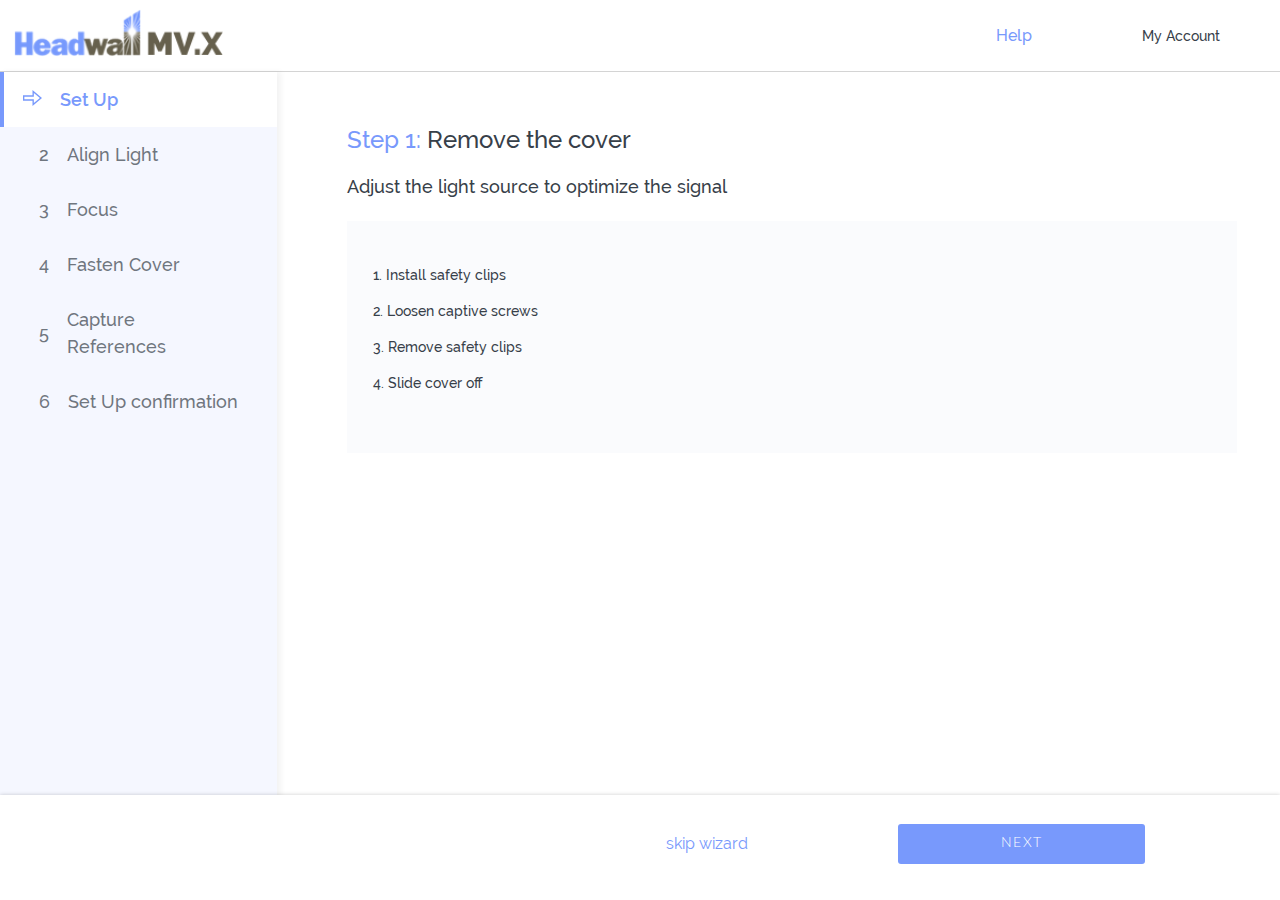
==== commit 1c9eb3d4: "Add load page, reset pass page" ====
--- a/index.html
+++ b/index.html
@@ -14,36 +14,296 @@
     <link rel="stylesheet" href="css/main.css" />
   </head>
   <body>
-    <div id="main-container" class="main-container log-in-page-container">
+    <div id="main-container" class="main-container">
       <!-- Header block START-->
-      <section>
-        <h1>Instrument Setup and <br />Configuration</h1>
-        <p>Follow the Instructions</p>
-      </section>
-      <section>
-        <div class="header-wrapper log-in-header">
-          <header>
+      <div class="header-wrapper">
+        <header>
+          <div>
+            <a href="index.html"><img src="./assets/img/icons/png/logo.png" alt="home page" /></a>
+          </div>
+          <section>
+            <label class="toggle-modal">Help</label>
             <div>
-              <a href="#"><img src="./assets/img/icons/png/logo.png" alt="home page" /></a>
-            </div>
-            <label class="toggle-modal pointer">Help</label>
-          </header>
+              <input type="checkbox" id="acc-settings" />
+              <label for="acc-settings">My Account</label>
+              <div class="acc-settings">
+                <div>
+                  <a href="reset_password.html">Settings</a>
+                </div>
+                <div>
+                  <a href="index.html">Sign out</a>
+                </div>
+              </div>
+            </div>
+          </section>
+        </header>
+      </div>
+      <!-- Header block END-->
+
+      <div class="main-layout">
+        <!-- Panel Controls START-->
+        <div class="flow">
+          <div class="flow-item flow-item-active">
+            <div class="flow-item-title">
+              <span class="marker">1</span>
+              <span class="marker-active"><img src="./assets/img/icons/vector/arrow-right.svg" alt="" /></span>
+              <span class="marker-done"><img src="./assets/img/icons/vector/icon-done.svg" alt="" /></span>
+              <p>Set Up</p>
+            </div>
+            <div class="flow-item-content">
+              <div class="content-title">
+                <p><span>Step 1: </span>Remove the cover</p>
+              </div>
+              <p class="content-title-sm">Adjust the light source to optimize the signal</p>
+              <div class="darken-block">
+                <div class="darken-block-text">
+                  <p>1. Install safety clips</p>
+                  <p>2. Loosen captive screws</p>
+                  <p>3. Remove safety clips</p>
+                  <p>4. Slide cover off</p>
+                </div>
+                <div class="darken-block-img">
+                  <img src="./assets/img/gif/step_1.gif" alt="" />
+                </div>
+              </div>
+            </div>
+          </div>
+
+          <div class="flow-item">
+            <div class="flow-item-title">
+              <span class="marker">2</span>
+              <span class="marker-active"><img src="./assets/img/icons/vector/arrow-right.svg" alt="" /></span>
+              <span class="marker-done"><img src="./assets/img/icons/vector/icon-done.svg" alt="" /></span>
+              <p>Align Light</p>
+            </div>
+            <div class="flow-item-content">
+              <div class="content-title">
+                <p><span>Step 2: </span>Align Light Source</p>
+              </div>
+              <p class="content-title-sm">Remove cover to focus the lens</p>
+
+              <div class="custom-dropdown">
+                <div>
+                  <span>Instructions</span>
+                  <div class="arrow"></div>
+                </div>
+                <section class="dropdown-content">
+                  <div class="darken-block">
+                    <div class="darken-block-text">
+                      <p>1. Install the light source</p>
+                      <p>2. Place Zone 1 of the supplied target sheet in the field of view of the camera.</p>
+                      <p>3. Loosen the clamp and adjust the position of the light source to illuminate the field of view of the MV.X</p>
+                      <p>4. Monitor the Live View below to maximize the brightness of the image</p>
+                      <p>5. Using the Live Spatial Profile Plot, adjust the illumination for the best uniformity across he plot.</p>
+                    </div>
+                    <img src="./assets/img/gif/step_2.gif" alt="" />
+                  </div>
+                </section>
+              </div>
+              <p class="content-title-xs">Live View of raw data</p>
+              <div class="live-preview">
+                <div class="live-preview-indicate">
+                  <div></div>
+                  <p>Live View</p>
+                </div>
+              </div>
+              <div class="live-preview"></div>
+            </div>
+          </div>
+
+          <div class="flow-item">
+            <div class="flow-item-title">
+              <span class="marker">3</span>
+              <span class="marker-active"><img src="./assets/img/icons/vector/arrow-right.svg" alt="" /></span>
+              <span class="marker-done"><img src="./assets/img/icons/vector/icon-done.svg" alt="" /></span>
+              <p>Focus</p>
+            </div>
+            <div class="flow-item-content">
+              <div class="content-title">
+                <p><span>Step 3: </span>Focus the Lens</p>
+              </div>
+              <p class="content-title-sm">Adjust lens focus to maximise contrast</p>
+
+              <div class="custom-dropdown">
+                <div>
+                  <span>Instructions</span>
+                  <div class="arrow"></div>
+                </div>
+                <section class="dropdown-content">
+                  <div class="darken-block">
+                    <div class="darken-block-text">
+                      <p>1. Ensure <i>Zone 1</i> of target sheet is visible by MV.X</p>
+                      <p>2. Loosen the set screw on the lens</p>
+                      <p>3. Using Live View below, turn front of lens to maximize the focus of the lens</p>
+                      <p>4. Tighten the set screw on the lens</p>
+                    </div>
+                    <img src="./assets/img/gif/step_3.gif" alt="" />
+                  </div>
+                </section>
+              </div>
+              <p class="content-title-sm horizontal-offset">
+                Position the camera as descbibed on the photo and Focus to achieve the result as in the example
+              </p>
+              <p class="content-title-xs">Live View of raw data</p>
+              <div class="live-preview">
+                <div class="live-preview-indicate">
+                  <div></div>
+                  <p>Live View</p>
+                </div>
+              </div>
+              <div class="live-preview"></div>
+              <div class="live-preview"></div>
+            </div>
+          </div>
+
+          <div class="flow-item">
+            <div class="flow-item-title">
+              <span class="marker">4</span>
+              <span class="marker-active"><img src="./assets/img/icons/vector/arrow-right.svg" alt="" /></span>
+              <span class="marker-done"><img src="./assets/img/icons/vector/icon-done.svg" alt="" /></span>
+              <p>Fasten Cover</p>
+            </div>
+            <div class="flow-item-content">
+              <div class="content-title">
+                <p><span>Step 4: </span>Replace Cover</p>
+              </div>
+              <p class="content-title-sm">Steps to replace and lock</p>
+
+              <div class="custom-dropdown">
+                <div>
+                  <span>Instructions</span>
+                  <div class="arrow"></div>
+                </div>
+                <section class="dropdown-content">
+                  <div class="darken-block">
+                    <div class="darken-block-text">
+                      <p>1. Slide cover on with window over front of lens</p>
+                      <p>2. Install safety clips</p>
+                      <p>3. Tighten captive screws</p>
+                      <p>4. Remove safety clips</p>
+                    </div>
+                    <img src="./assets/img/gif/step_4.gif" alt="" />
+                  </div>
+                </section>
+              </div>
+            </div>
+          </div>
+
+          <div class="flow-item">
+            <div class="flow-item-title">
+              <span class="marker">5</span>
+              <span class="marker-active"><img src="./assets/img/icons/vector/arrow-right.svg" alt="" /></span>
+              <span class="marker-done"><img src="./assets/img/icons/vector/icon-done.svg" alt="" /></span>
+              <p>Capture References</p>
+            </div>
+            <div class="flow-item-content">
+              <div class="content-title">
+                <p><span>Step 5: </span>White and Dark Reference</p>
+              </div>
+              <p class="content-title-sm">Follow instructions below to collect White and Dark references</p>
+              <div class="custom-dropdown">
+                <div>
+                  <span>Instructions</span>
+                  <div class="arrow"></div>
+                </div>
+                <section class="dropdown-content">
+                  <div class="darken-block">
+                    <div class="darken-block-text">
+                      <p>1. Move target sheet so that <i>Zone 2</i> is visible in the Live View below.</p>
+                      <p>2. Place the white reference material onto the indicated position on the target sheet.</p>
+                      <p>3. Click button when ready</p>
+                    </div>
+                    <img src="./assets/img/gif/step_2.gif" alt="" />
+                  </div>
+                </section>
+              </div>
+              <p class="content-title-sm horizontal-offset">
+                Position the camera as descbibed on the photo and Focus to achieve the result as in the example
+              </p>
+              <p class="content-title-xs">Live View of raw data</p>
+              <div class="live-preview">
+                <div class="live-preview-indicate">
+                  <div></div>
+                  <p>Live View</p>
+                </div>
+              </div>
+              <div class="live-preview"></div>
+              <p class="content-text">
+                Put a white reference in the spot of the light source so the exposure on the machine can be adjusted. Once it is adjusted to give the
+                user ~75% of saturation (based on spectral graph), the user is prompted to click a button and save a white reference file. Clicking
+                this button automatically saves a file with the proper settings in the metadata.
+              </p>
+              <div class="content-btn-collect">
+                <button>Collect White&Dark References</button>
+              </div>
+            </div>
+          </div>
+
+          <div class="flow-item">
+            <div class="flow-item-title">
+              <span class="marker">6</span>
+              <span class="marker-active"><img src="./assets/img/icons/vector/arrow-right.svg" alt="" /></span>
+              <span class="marker-done"><img src="./assets/img/icons/vector/icon-done.svg" alt="" /></span>
+              <p>Set Up confirmation</p>
+            </div>
+            <div class="flow-item-content">
+              <div class="content-title">
+                <p><span>Step 6: </span>Confirm and accept Set Up</p>
+              </div>
+              <p class="content-title-sm">
+                Check up the data, settings file will be saved automatically with this information so it remains associated with the camera.
+              </p>
+              <div class="darken-block content-inputs">
+                <div>
+                  <p>MV.X camera name</p>
+                  <p>FOV ( Field of View Parallel)</p>
+                  <p>Spatial pixel</p>
+                  <div class="tip">
+                    <p>Maximum Belt Speed</p>
+                    <img src="./assets/img/icons/vector/icon-info.svg" alt="info speed" />
+                    <section>
+                      <span>Belt speed assumes square pixels and may need to be adjusted based on the sample present.</span>
+                      <div class="cube-wrapper">
+                        <div class="cube"></div>
+                      </div>
+                    </section>
+                  </div>
+                  <p>Integration Time/Exposure</p>
+                  <p>Frame Rate</p>
+                </div>
+                <section>
+                  <input type="text" value="MV.X 001 " />
+                  <div>
+                    <input type="text" value="87" />
+                    <span>deg</span>
+                  </div>
+                  <div>
+                    <input type="text" value="87" />
+                    <span>mm</span>
+                  </div>
+                  <div>
+                    <input type="text" value="87" />
+                    <span>m/sec</span>
+                  </div>
+                  <div>
+                    <input type="text" value="87" />
+                    <span>ms</span>
+                  </div>
+                  <div>
+                    <input type="text" value="87" />
+                    <span>fps</span>
+                  </div>
+                </section>
+              </div>
+              <p class="content-text">*After saving up the setup options you will have opportunity to change options via settings</p>
+            </div>
+          </div>
         </div>
-        <section class="log-in-content">
-          <p class="sing-in-title">Sign in</p>
-          <div class="auth-form">
-            <div class="input-composition"><input placeholder="Login" type="text" /><span>Login</span></div>
-            <div class="input-composition">
-              <input placeholder="Password" type="password" /><span>Password</span><img src="./assets/img/icons/vector/hide-pass.svg" alt="" />
-            </div>
-            <button><a href="./_index.html">sign in</a></button>
-          </div>
-          <p>
-            Refer to the product documentation to find the default login information. <br />If you have issue with logging in, please contact us via
-            <label class="toggle-modal pointer">Help</label>
-          </p>
-        </section>
-      </section>
+        <div id="confirming-panel" class="confirming-panel">
+          <span>skip wizard</span>
+          <button id="btn-next">next</button>
+        </div>
+      </div>
     </div>
     <div class="modal-wrapper help-modal" id="help-modal">
       <div class="modal">
--- a/css/main.css
+++ b/css/main.css
@@ -65,12 +65,24 @@
   color: #212529;
   margin-bottom: 83px; }
 
+.pass-control {
+  position: absolute;
+  cursor: pointer;
+  right: 20px;
+  top: 18px;
+  width: 19px;
+  height: 16px;
+  background-image: url("../assets/img/icons/vector/hide-pass.svg");
+  background-repeat: no-repeat; }
+
+.pass-control.view {
+  background-image: url("../assets/img/icons/vector/see-pass.svg");
+  top: 20px; }
+
 .auth-form {
   font-family: Lato; }
   .auth-form .input-composition {
     max-width: 360px;
-    border: 1px solid #d5e1eb;
-    border-radius: 3px;
     position: relative; }
     .auth-form .input-composition:first-child {
       margin-bottom: 36px; }
@@ -83,14 +95,11 @@
       left: 7px;
       padding: 1px 4px;
       display: none; }
-    .auth-form .input-composition img {
-      position: absolute;
-      right: 20px;
-      top: 18px;
-      display: none; }
     .auth-form .input-composition input {
+      border: 1px solid #949494;
+      border-radius: 3px;
       width: 100%;
-      padding: 13px 16px;
+      padding: 11px 16px;
       font-family: Lato;
       font-size: 16px;
       line-height: 1.5;
@@ -112,7 +121,7 @@
         border: solid 2px #7899fc;
         -webkit-box-shadow: none;
                 box-shadow: none; }
-      .auth-form .input-composition input:focus ~ span, .auth-form .input-composition input:focus ~ img {
+      .auth-form .input-composition input:focus ~ span, .auth-form .input-composition input:focus ~ .pass-control {
         display: block; }
   .auth-form button {
     padding: 12px 150px;
@@ -265,6 +274,129 @@
   display: -ms-flexbox;
   display: flex; }
 
+.flow-change-pass {
+  position: relative; }
+  .flow-change-pass .flow {
+    padding-top: 16px; }
+    .flow-change-pass .flow .flow-item-active .flow-item-title {
+      color: #374049;
+      padding-left: 25px; }
+    .flow-change-pass .flow > h2 {
+      text-transform: uppercase;
+      letter-spacing: 0.16px;
+      font-weight: 300;
+      font-size: 18px;
+      margin: 0;
+      margin-left: 50px;
+      margin-bottom: 14px; }
+  .flow-change-pass .input-composition {
+    margin-bottom: 36px; }
+    .flow-change-pass .input-composition:first-child {
+      margin-top: 51px; }
+  .flow-change-pass .confirming-panel {
+    display: -webkit-box;
+    display: -ms-flexbox;
+    display: flex;
+    -webkit-box-pack: start;
+        -ms-flex-pack: start;
+            justify-content: start;
+    padding-left: 280px; }
+    .flow-change-pass .confirming-panel button {
+      padding: 12px 90px;
+      min-width: 248px; }
+      .flow-change-pass .confirming-panel button:last-child {
+        margin-left: 60px;
+        padding: 10px 90px;
+        background-color: #ffffff;
+        color: #7899fc;
+        border: solid 2px #7899fc; }
+
+.load-page {
+  background-image: url("../assets/img/backgrounds/bg-log_in.png");
+  background-repeat: no-repeat;
+  background-size: cover;
+  height: 100vh;
+  color: #ffffff;
+  text-align: center;
+  font-family: Lato; }
+  .load-page header {
+    display: -webkit-box;
+    display: -ms-flexbox;
+    display: flex;
+    -webkit-box-pack: end;
+        -ms-flex-pack: end;
+            justify-content: flex-end;
+    -webkit-box-align: center;
+        -ms-flex-align: center;
+            align-items: center;
+    padding-right: 100px;
+    padding-top: 30px; }
+  .load-page > section {
+    display: -webkit-box;
+    display: -ms-flexbox;
+    display: flex;
+    height: 80%;
+    -webkit-box-orient: vertical;
+    -webkit-box-direction: normal;
+        -ms-flex-direction: column;
+            flex-direction: column;
+    -webkit-box-align: center;
+        -ms-flex-align: center;
+            align-items: center;
+    -webkit-box-pack: center;
+        -ms-flex-pack: center;
+            justify-content: center; }
+    .load-page > section h1 {
+      font-size: 34px;
+      letter-spacing: -0.12px;
+      margin: 0;
+      font-weight: 400; }
+    .load-page > section h2, .load-page > section p {
+      font-weight: 300;
+      letter-spacing: -0.07px;
+      margin: 0; }
+    .load-page > section p {
+      font-size: 20px; }
+  .load-page .progress {
+    margin-top: 55px;
+    margin-bottom: 19px; }
+
+.progress {
+  background: rgba(255, 255, 255, 0.6);
+  -webkit-box-pack: start;
+      -ms-flex-pack: start;
+          justify-content: flex-start;
+  border-radius: 100px;
+  -webkit-box-align: center;
+      -ms-flex-align: center;
+          align-items: center;
+  position: relative;
+  display: -webkit-box;
+  display: -ms-flexbox;
+  display: flex;
+  height: 7px;
+  width: 406px; }
+  .progress-value {
+    -webkit-animation: load 3s normal forwards;
+            animation: load 3s normal forwards;
+    -webkit-box-shadow: 0 10px 40px -10px #fff;
+            box-shadow: 0 10px 40px -10px #fff;
+    border-radius: 100px;
+    background: #fff;
+    height: 7px;
+    width: 0; }
+
+@-webkit-keyframes load {
+  0% {
+    width: 0; }
+  100% {
+    width: 68%; } }
+
+@keyframes load {
+  0% {
+    width: 0; }
+  100% {
+    width: 68%; } }
 * {
   -webkit-box-sizing: border-box;
           box-sizing: border-box; }
@@ -410,11 +542,12 @@
             box-shadow: 1px 2px 3px 0 rgba(0, 0, 0, 0.15);
     border: solid 1px #f9f9f9;
     background-color: #ffffff;
+    z-index: 1;
     right: -30px;
     top: 40px; }
-    header section > div .acc-settings p {
+    header section > div .acc-settings div {
       white-space: nowrap;
-      padding: 15px 48px 12px 17px; }
+      margin: 15px 48px 12px 17px; }
 
 #acc-settings:checked ~ .acc-settings {
   display: block; }
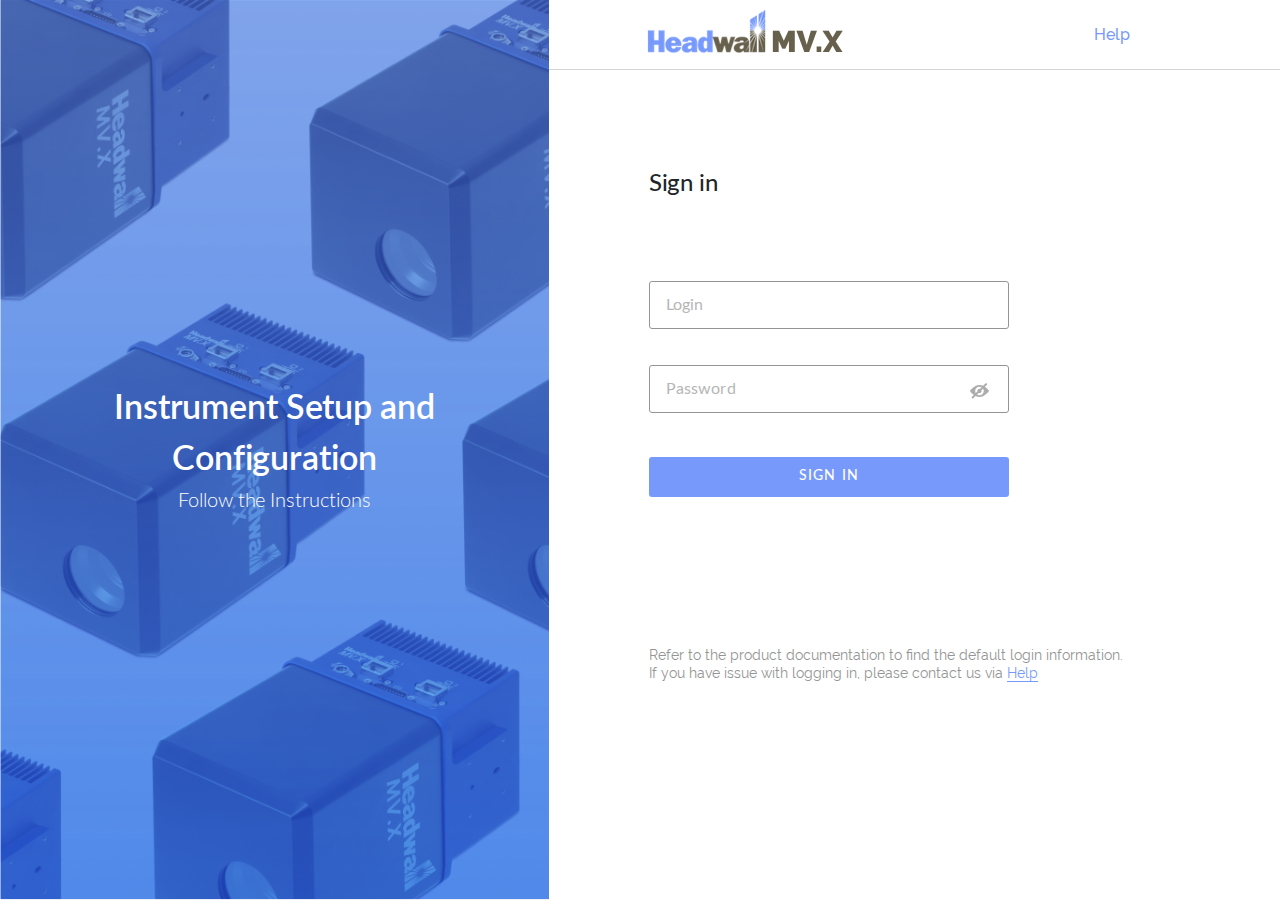
==== commit 7c9fc6a9: "change style inputs" ====
--- a/index.html
+++ b/index.html
@@ -14,296 +14,38 @@
     <link rel="stylesheet" href="css/main.css" />
   </head>
   <body>
-    <div id="main-container" class="main-container">
+    <div id="main-container" class="main-container log-in-page-container">
       <!-- Header block START-->
-      <div class="header-wrapper">
-        <header>
-          <div>
-            <a href="index.html"><img src="./assets/img/icons/png/logo.png" alt="home page" /></a>
+      <section>
+        <h1>Instrument Setup and <br />Configuration</h1>
+        <p>Follow the Instructions</p>
+      </section>
+      <section>
+        <div class="header-wrapper log-in-header">
+          <header>
+            <div>
+              <a href="index.html"><img src="./assets/img/icons/png/logo.png" alt="home page" /></a>
+            </div>
+            <label class="toggle-modal pointer">Help</label>
+          </header>
+        </div>
+        <section class="log-in-content">
+          <p class="sing-in-title">Sign in</p>
+          <div class="auth-form">
+            <div class="input-composition"><input placeholder="Login" type="text" /><span>Login</span></div>
+            <div class="input-composition">
+              <input placeholder="Password" type="password" />
+              <span>Password</span>
+              <div class="pass-control"></div>
+            </div>
+            <button><a href="./setup_flow.html">sign in</a></button>
           </div>
-          <section>
-            <label class="toggle-modal">Help</label>
-            <div>
-              <input type="checkbox" id="acc-settings" />
-              <label for="acc-settings">My Account</label>
-              <div class="acc-settings">
-                <div>
-                  <a href="reset_password.html">Settings</a>
-                </div>
-                <div>
-                  <a href="index.html">Sign out</a>
-                </div>
-              </div>
-            </div>
-          </section>
-        </header>
-      </div>
-      <!-- Header block END-->
-
-      <div class="main-layout">
-        <!-- Panel Controls START-->
-        <div class="flow">
-          <div class="flow-item flow-item-active">
-            <div class="flow-item-title">
-              <span class="marker">1</span>
-              <span class="marker-active"><img src="./assets/img/icons/vector/arrow-right.svg" alt="" /></span>
-              <span class="marker-done"><img src="./assets/img/icons/vector/icon-done.svg" alt="" /></span>
-              <p>Set Up</p>
-            </div>
-            <div class="flow-item-content">
-              <div class="content-title">
-                <p><span>Step 1: </span>Remove the cover</p>
-              </div>
-              <p class="content-title-sm">Adjust the light source to optimize the signal</p>
-              <div class="darken-block">
-                <div class="darken-block-text">
-                  <p>1. Install safety clips</p>
-                  <p>2. Loosen captive screws</p>
-                  <p>3. Remove safety clips</p>
-                  <p>4. Slide cover off</p>
-                </div>
-                <div class="darken-block-img">
-                  <img src="./assets/img/gif/step_1.gif" alt="" />
-                </div>
-              </div>
-            </div>
-          </div>
-
-          <div class="flow-item">
-            <div class="flow-item-title">
-              <span class="marker">2</span>
-              <span class="marker-active"><img src="./assets/img/icons/vector/arrow-right.svg" alt="" /></span>
-              <span class="marker-done"><img src="./assets/img/icons/vector/icon-done.svg" alt="" /></span>
-              <p>Align Light</p>
-            </div>
-            <div class="flow-item-content">
-              <div class="content-title">
-                <p><span>Step 2: </span>Align Light Source</p>
-              </div>
-              <p class="content-title-sm">Remove cover to focus the lens</p>
-
-              <div class="custom-dropdown">
-                <div>
-                  <span>Instructions</span>
-                  <div class="arrow"></div>
-                </div>
-                <section class="dropdown-content">
-                  <div class="darken-block">
-                    <div class="darken-block-text">
-                      <p>1. Install the light source</p>
-                      <p>2. Place Zone 1 of the supplied target sheet in the field of view of the camera.</p>
-                      <p>3. Loosen the clamp and adjust the position of the light source to illuminate the field of view of the MV.X</p>
-                      <p>4. Monitor the Live View below to maximize the brightness of the image</p>
-                      <p>5. Using the Live Spatial Profile Plot, adjust the illumination for the best uniformity across he plot.</p>
-                    </div>
-                    <img src="./assets/img/gif/step_2.gif" alt="" />
-                  </div>
-                </section>
-              </div>
-              <p class="content-title-xs">Live View of raw data</p>
-              <div class="live-preview">
-                <div class="live-preview-indicate">
-                  <div></div>
-                  <p>Live View</p>
-                </div>
-              </div>
-              <div class="live-preview"></div>
-            </div>
-          </div>
-
-          <div class="flow-item">
-            <div class="flow-item-title">
-              <span class="marker">3</span>
-              <span class="marker-active"><img src="./assets/img/icons/vector/arrow-right.svg" alt="" /></span>
-              <span class="marker-done"><img src="./assets/img/icons/vector/icon-done.svg" alt="" /></span>
-              <p>Focus</p>
-            </div>
-            <div class="flow-item-content">
-              <div class="content-title">
-                <p><span>Step 3: </span>Focus the Lens</p>
-              </div>
-              <p class="content-title-sm">Adjust lens focus to maximise contrast</p>
-
-              <div class="custom-dropdown">
-                <div>
-                  <span>Instructions</span>
-                  <div class="arrow"></div>
-                </div>
-                <section class="dropdown-content">
-                  <div class="darken-block">
-                    <div class="darken-block-text">
-                      <p>1. Ensure <i>Zone 1</i> of target sheet is visible by MV.X</p>
-                      <p>2. Loosen the set screw on the lens</p>
-                      <p>3. Using Live View below, turn front of lens to maximize the focus of the lens</p>
-                      <p>4. Tighten the set screw on the lens</p>
-                    </div>
-                    <img src="./assets/img/gif/step_3.gif" alt="" />
-                  </div>
-                </section>
-              </div>
-              <p class="content-title-sm horizontal-offset">
-                Position the camera as descbibed on the photo and Focus to achieve the result as in the example
-              </p>
-              <p class="content-title-xs">Live View of raw data</p>
-              <div class="live-preview">
-                <div class="live-preview-indicate">
-                  <div></div>
-                  <p>Live View</p>
-                </div>
-              </div>
-              <div class="live-preview"></div>
-              <div class="live-preview"></div>
-            </div>
-          </div>
-
-          <div class="flow-item">
-            <div class="flow-item-title">
-              <span class="marker">4</span>
-              <span class="marker-active"><img src="./assets/img/icons/vector/arrow-right.svg" alt="" /></span>
-              <span class="marker-done"><img src="./assets/img/icons/vector/icon-done.svg" alt="" /></span>
-              <p>Fasten Cover</p>
-            </div>
-            <div class="flow-item-content">
-              <div class="content-title">
-                <p><span>Step 4: </span>Replace Cover</p>
-              </div>
-              <p class="content-title-sm">Steps to replace and lock</p>
-
-              <div class="custom-dropdown">
-                <div>
-                  <span>Instructions</span>
-                  <div class="arrow"></div>
-                </div>
-                <section class="dropdown-content">
-                  <div class="darken-block">
-                    <div class="darken-block-text">
-                      <p>1. Slide cover on with window over front of lens</p>
-                      <p>2. Install safety clips</p>
-                      <p>3. Tighten captive screws</p>
-                      <p>4. Remove safety clips</p>
-                    </div>
-                    <img src="./assets/img/gif/step_4.gif" alt="" />
-                  </div>
-                </section>
-              </div>
-            </div>
-          </div>
-
-          <div class="flow-item">
-            <div class="flow-item-title">
-              <span class="marker">5</span>
-              <span class="marker-active"><img src="./assets/img/icons/vector/arrow-right.svg" alt="" /></span>
-              <span class="marker-done"><img src="./assets/img/icons/vector/icon-done.svg" alt="" /></span>
-              <p>Capture References</p>
-            </div>
-            <div class="flow-item-content">
-              <div class="content-title">
-                <p><span>Step 5: </span>White and Dark Reference</p>
-              </div>
-              <p class="content-title-sm">Follow instructions below to collect White and Dark references</p>
-              <div class="custom-dropdown">
-                <div>
-                  <span>Instructions</span>
-                  <div class="arrow"></div>
-                </div>
-                <section class="dropdown-content">
-                  <div class="darken-block">
-                    <div class="darken-block-text">
-                      <p>1. Move target sheet so that <i>Zone 2</i> is visible in the Live View below.</p>
-                      <p>2. Place the white reference material onto the indicated position on the target sheet.</p>
-                      <p>3. Click button when ready</p>
-                    </div>
-                    <img src="./assets/img/gif/step_2.gif" alt="" />
-                  </div>
-                </section>
-              </div>
-              <p class="content-title-sm horizontal-offset">
-                Position the camera as descbibed on the photo and Focus to achieve the result as in the example
-              </p>
-              <p class="content-title-xs">Live View of raw data</p>
-              <div class="live-preview">
-                <div class="live-preview-indicate">
-                  <div></div>
-                  <p>Live View</p>
-                </div>
-              </div>
-              <div class="live-preview"></div>
-              <p class="content-text">
-                Put a white reference in the spot of the light source so the exposure on the machine can be adjusted. Once it is adjusted to give the
-                user ~75% of saturation (based on spectral graph), the user is prompted to click a button and save a white reference file. Clicking
-                this button automatically saves a file with the proper settings in the metadata.
-              </p>
-              <div class="content-btn-collect">
-                <button>Collect White&Dark References</button>
-              </div>
-            </div>
-          </div>
-
-          <div class="flow-item">
-            <div class="flow-item-title">
-              <span class="marker">6</span>
-              <span class="marker-active"><img src="./assets/img/icons/vector/arrow-right.svg" alt="" /></span>
-              <span class="marker-done"><img src="./assets/img/icons/vector/icon-done.svg" alt="" /></span>
-              <p>Set Up confirmation</p>
-            </div>
-            <div class="flow-item-content">
-              <div class="content-title">
-                <p><span>Step 6: </span>Confirm and accept Set Up</p>
-              </div>
-              <p class="content-title-sm">
-                Check up the data, settings file will be saved automatically with this information so it remains associated with the camera.
-              </p>
-              <div class="darken-block content-inputs">
-                <div>
-                  <p>MV.X camera name</p>
-                  <p>FOV ( Field of View Parallel)</p>
-                  <p>Spatial pixel</p>
-                  <div class="tip">
-                    <p>Maximum Belt Speed</p>
-                    <img src="./assets/img/icons/vector/icon-info.svg" alt="info speed" />
-                    <section>
-                      <span>Belt speed assumes square pixels and may need to be adjusted based on the sample present.</span>
-                      <div class="cube-wrapper">
-                        <div class="cube"></div>
-                      </div>
-                    </section>
-                  </div>
-                  <p>Integration Time/Exposure</p>
-                  <p>Frame Rate</p>
-                </div>
-                <section>
-                  <input type="text" value="MV.X 001 " />
-                  <div>
-                    <input type="text" value="87" />
-                    <span>deg</span>
-                  </div>
-                  <div>
-                    <input type="text" value="87" />
-                    <span>mm</span>
-                  </div>
-                  <div>
-                    <input type="text" value="87" />
-                    <span>m/sec</span>
-                  </div>
-                  <div>
-                    <input type="text" value="87" />
-                    <span>ms</span>
-                  </div>
-                  <div>
-                    <input type="text" value="87" />
-                    <span>fps</span>
-                  </div>
-                </section>
-              </div>
-              <p class="content-text">*After saving up the setup options you will have opportunity to change options via settings</p>
-            </div>
-          </div>
-        </div>
-        <div id="confirming-panel" class="confirming-panel">
-          <span>skip wizard</span>
-          <button id="btn-next">next</button>
-        </div>
-      </div>
+          <p>
+            Refer to the product documentation to find the default login information. <br />If you have issue with logging in, please contact us via
+            <label class="toggle-modal pointer">Help</label>
+          </p>
+        </section>
+      </section>
     </div>
     <div class="modal-wrapper help-modal" id="help-modal">
       <div class="modal">
--- a/css/main.css
+++ b/css/main.css
@@ -330,7 +330,9 @@
         -ms-flex-align: center;
             align-items: center;
     padding-right: 100px;
-    padding-top: 30px; }
+    padding-top: 30px;
+    font-size: 18px;
+    color: #fff; }
   .load-page > section {
     display: -webkit-box;
     display: -ms-flexbox;
@@ -789,6 +791,7 @@
     position: relative;
     text-align: right; }
     .flow-item-content .content-inputs section div input {
+      background: transparent;
       padding: 6px 18px;
       border: 1px solid #d5e1eb;
       border-radius: 3px;
